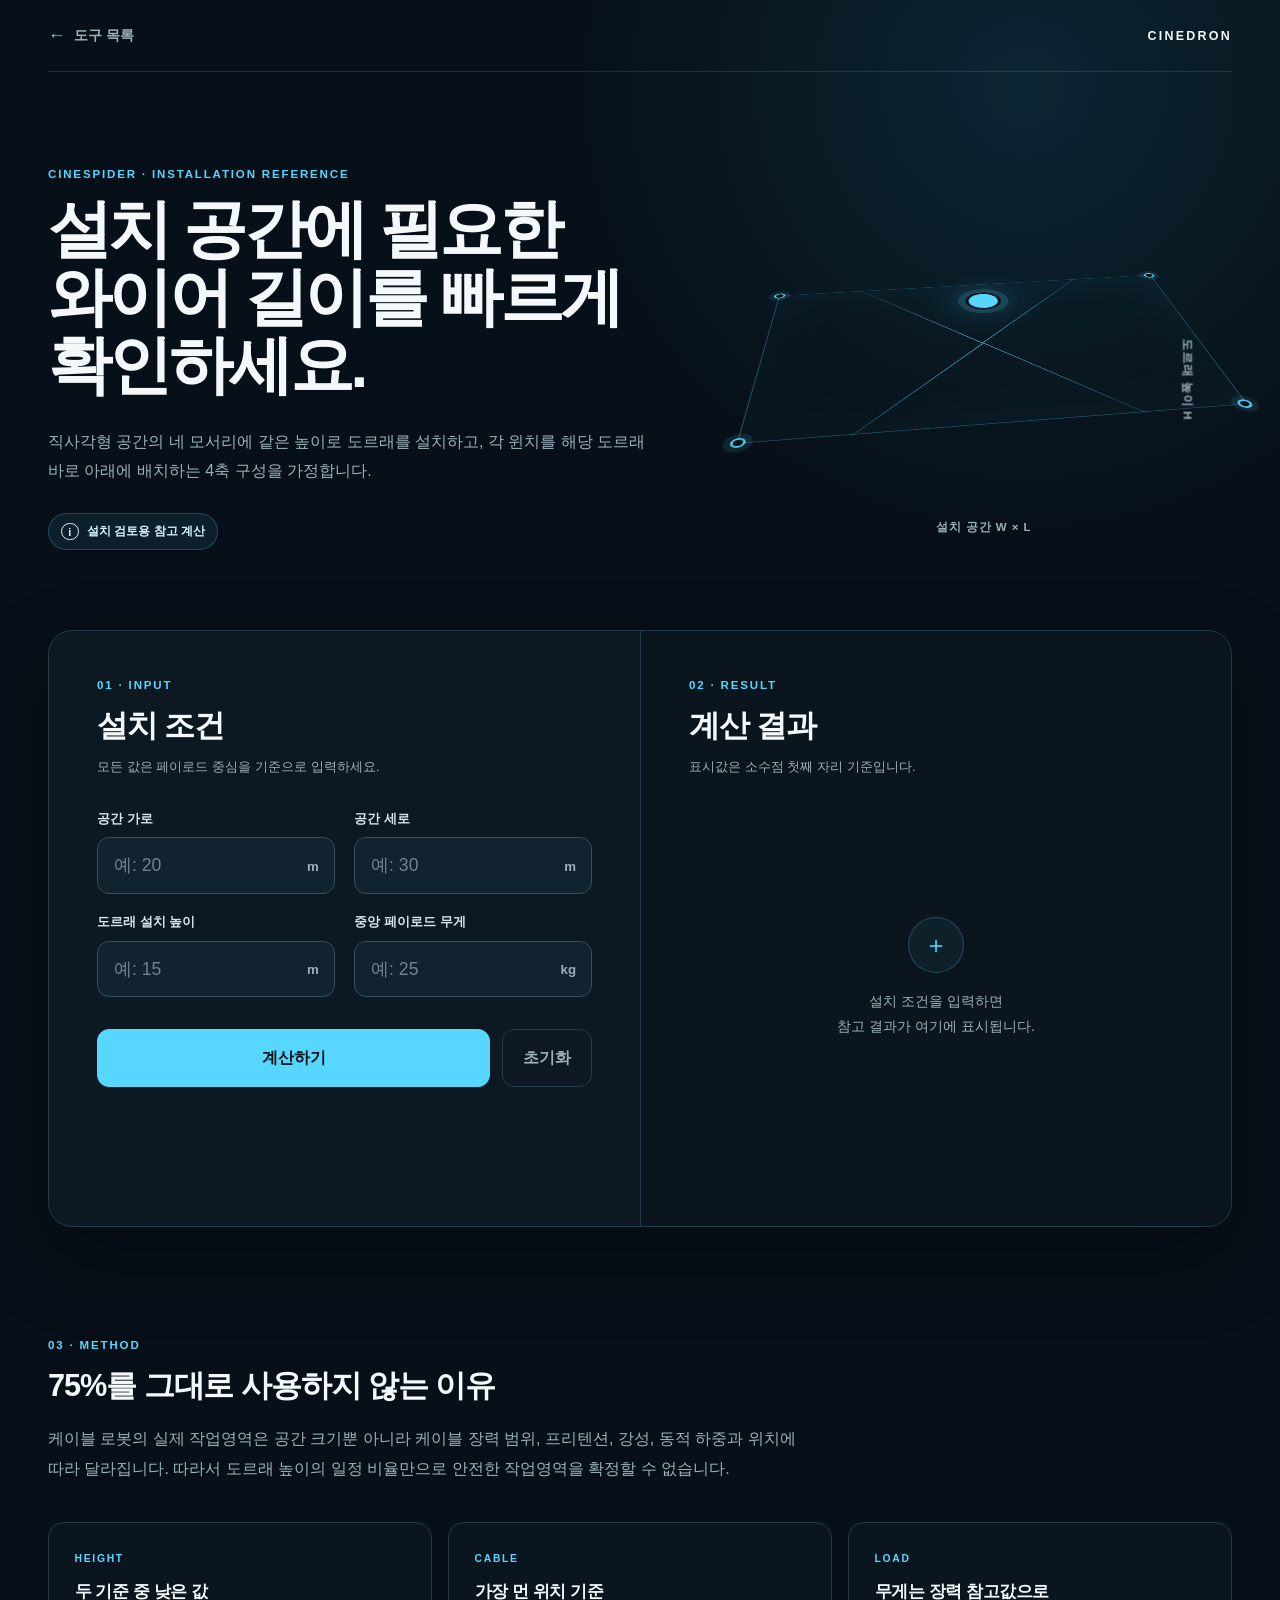
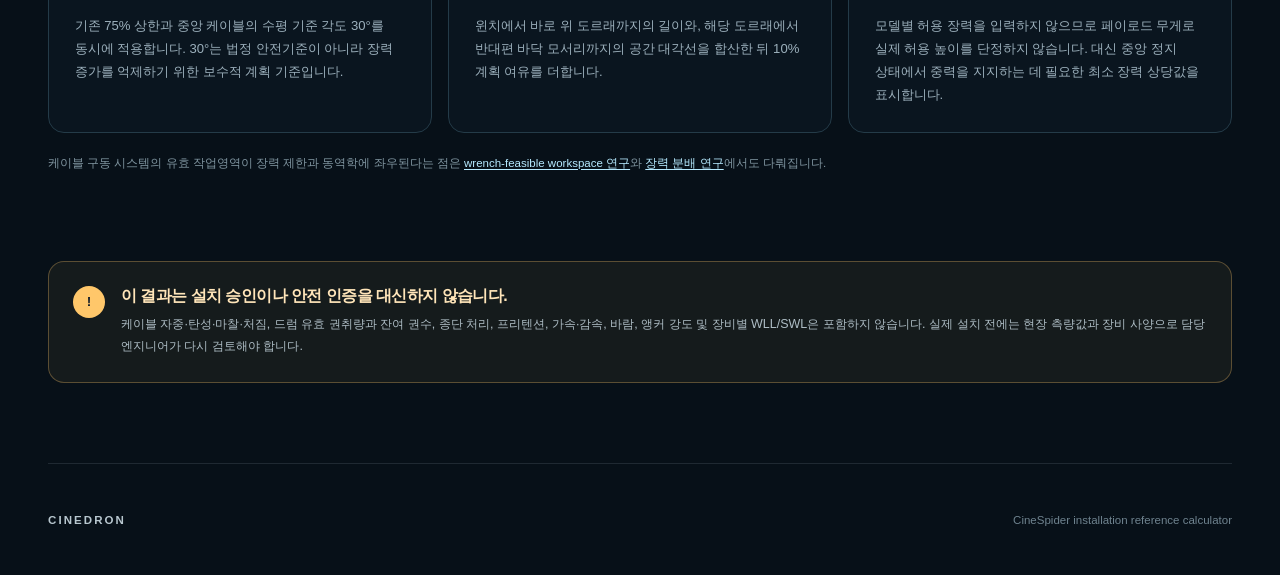
==== apps/cinespider-install/index.html @ feba4655 "add CineSpider installation calculator" ====
<!doctype html>
<html lang="ko">
<head>
  <meta charset="utf-8">
  <meta name="viewport" content="width=device-width, initial-scale=1, viewport-fit=cover">
  <meta name="theme-color" content="#071018">
  <meta name="description" content="설치 공간을 기준으로 CineSpider의 와이어 길이와 참고 이동 높이를 계산합니다.">
  <meta name="robots" content="noindex, nofollow">
  <meta http-equiv="Content-Security-Policy" content="default-src 'self'; img-src 'self' data:; style-src 'self'; script-src 'self'; font-src 'self'; connect-src 'none'; base-uri 'self'; form-action 'none'">
  <title>CineSpider 설치 계산기</title>
  <link rel="stylesheet" href="/apps/cinespider-install/calculator.css">
  <script type="module" src="/apps/cinespider-install/app.mjs"></script>
</head>
<body>
  <header class="topbar">
    <a class="back-link" href="/" aria-label="Cinedron 도구 목록으로 돌아가기">
      <span aria-hidden="true">←</span>
      <span>도구 목록</span>
    </a>
    <span class="wordmark">CINEDRON</span>
  </header>

  <main>
    <section class="hero" aria-labelledby="page-title">
      <div class="hero-copy">
        <p class="eyebrow">CINESPIDER · INSTALLATION REFERENCE</p>
        <h1 id="page-title">설치 공간에 필요한<br>와이어 길이를 빠르게 확인하세요.</h1>
        <p class="hero-description">
          직사각형 공간의 네 모서리에 같은 높이로 도르래를 설치하고,
          각 윈치를 해당 도르래 바로 아래에 배치하는 4축 구성을 가정합니다.
        </p>
        <div class="reference-badge">
          <span aria-hidden="true">i</span>
          설치 검토용 참고 계산
        </div>
      </div>

      <div class="rig-diagram" aria-hidden="true">
        <div class="diagram-frame">
          <span class="anchor anchor--one"></span>
          <span class="anchor anchor--two"></span>
          <span class="anchor anchor--three"></span>
          <span class="anchor anchor--four"></span>
          <span class="cable cable--one"></span>
          <span class="cable cable--two"></span>
          <span class="cable cable--three"></span>
          <span class="cable cable--four"></span>
          <span class="diagram-payload"></span>
        </div>
        <div class="diagram-label diagram-label--height">도르래 높이 H</div>
        <div class="diagram-label diagram-label--area">설치 공간 W × L</div>
      </div>
    </section>

    <section class="calculator-shell" aria-label="CineSpider 설치 계산">
      <form class="input-panel" id="installation-form" novalidate>
        <div class="panel-heading">
          <p class="step-label">01 · INPUT</p>
          <h2>설치 조건</h2>
          <p>모든 값은 페이로드 중심을 기준으로 입력하세요.</p>
        </div>

        <div class="field-grid">
          <label class="field" for="space-width">
            <span class="field-label">공간 가로</span>
            <span class="input-wrap">
              <input id="space-width" name="width" type="number" min="0.5" max="1000" step="0.1" inputmode="decimal" placeholder="예: 20" required>
              <span class="unit">m</span>
            </span>
          </label>

          <label class="field" for="space-length">
            <span class="field-label">공간 세로</span>
            <span class="input-wrap">
              <input id="space-length" name="length" type="number" min="0.5" max="1000" step="0.1" inputmode="decimal" placeholder="예: 30" required>
              <span class="unit">m</span>
            </span>
          </label>

          <label class="field" for="pulley-height">
            <span class="field-label">도르래 설치 높이</span>
            <span class="input-wrap">
              <input id="pulley-height" name="pulleyHeight" type="number" min="0.5" max="300" step="0.1" inputmode="decimal" placeholder="예: 15" required>
              <span class="unit">m</span>
            </span>
          </label>

          <label class="field" for="payload-mass">
            <span class="field-label">중앙 페이로드 무게</span>
            <span class="input-wrap">
              <input id="payload-mass" name="payloadMass" type="number" min="0.1" max="1000" step="0.1" inputmode="decimal" placeholder="예: 25" required>
              <span class="unit">kg</span>
            </span>
          </label>
        </div>

        <p class="form-error" id="form-error" role="alert" hidden>입력값을 확인해 주세요.</p>

        <div class="form-actions">
          <button class="calculate-button" type="submit">계산하기</button>
          <button class="reset-button" type="reset">초기화</button>
        </div>
      </form>

      <section class="result-panel" aria-labelledby="result-title">
        <div class="panel-heading">
          <p class="step-label">02 · RESULT</p>
          <h2 id="result-title">계산 결과</h2>
          <p>표시값은 소수점 첫째 자리 기준입니다.</p>
        </div>

        <div class="result-empty" id="result-empty">
          <span class="empty-mark" aria-hidden="true">＋</span>
          <p>설치 조건을 입력하면<br>참고 결과가 여기에 표시됩니다.</p>
        </div>

        <div class="result-content" id="result-content" aria-live="polite" hidden>
          <article class="primary-result primary-result--cable">
            <p>윈치 1축 권장 준비 길이</p>
            <strong><span data-output="planningCableLength">-</span><small>m</small></strong>
            <span>이론상 최소 <b data-output="minimumCableLength">-</b>m + 계획 여유 10%</span>
          </article>

          <article class="primary-result primary-result--height">
            <p>참고 최대 이동 높이</p>
            <strong><span data-output="recommendedMaxHeight">-</span><small>m</small></strong>
            <span>도르래 높이의 <b data-output="heightPercentage">-</b>% · <b data-output="heightLimiter">-</b></span>
          </article>

          <dl class="metric-list">
            <div>
              <dt>도르래→페이로드 최대 직선거리</dt>
              <dd><span data-output="maxFreeSpan">-</span> m</dd>
            </div>
            <div>
              <dt>바닥 평면 대각선</dt>
              <dd><span data-output="floorDiagonal">-</span> m</dd>
            </div>
            <div>
              <dt>상단 기준 중앙 케이블 각도</dt>
              <dd><span data-output="selectedAngleDeg">-</span>°</dd>
            </div>
            <div>
              <dt>1가닥 최소 정적 장력 상당값</dt>
              <dd><span data-output="staticTensionKgF">-</span> kgf <small>(<span data-output="staticTensionN">-</span> N)</small></dd>
            </div>
          </dl>

          <div class="assessment" id="height-assessment">
            <strong id="assessment-title"></strong>
            <p id="assessment-copy"></p>
          </div>
        </div>
      </section>
    </section>

    <section class="method-section" aria-labelledby="method-title">
      <div class="method-intro">
        <p class="step-label">03 · METHOD</p>
        <h2 id="method-title">75%를 그대로 사용하지 않는 이유</h2>
        <p>
          케이블 로봇의 실제 작업영역은 공간 크기뿐 아니라 케이블 장력 범위,
          프리텐션, 강성, 동적 하중과 위치에 따라 달라집니다. 따라서 도르래 높이의
          일정 비율만으로 안전한 작업영역을 확정할 수 없습니다.
        </p>
      </div>

      <div class="method-cards">
        <article>
          <span>HEIGHT</span>
          <h3>두 기준 중 낮은 값</h3>
          <p>
            기존 75% 상한과 중앙 케이블의 수평 기준 각도 30°를 동시에 적용합니다.
            30°는 법정 안전기준이 아니라 장력 증가를 억제하기 위한 보수적 계획 기준입니다.
          </p>
        </article>
        <article>
          <span>CABLE</span>
          <h3>가장 먼 위치 기준</h3>
          <p>
            윈치에서 바로 위 도르래까지의 길이와, 해당 도르래에서 반대편 바닥 모서리까지의
            공간 대각선을 합산한 뒤 10% 계획 여유를 더합니다.
          </p>
        </article>
        <article>
          <span>LOAD</span>
          <h3>무게는 장력 참고값으로</h3>
          <p>
            모델별 허용 장력을 입력하지 않으므로 페이로드 무게로 실제 허용 높이를 단정하지 않습니다.
            대신 중앙 정지 상태에서 중력을 지지하는 데 필요한 최소 장력 상당값을 표시합니다.
          </p>
        </article>
      </div>

      <p class="research-note">
        케이블 구동 시스템의 유효 작업영역이 장력 제한과 동역학에 좌우된다는 점은
        <a href="https://www.mdpi.com/2076-3417/12/1/244" target="_blank" rel="noopener noreferrer">wrench-feasible workspace 연구</a>와
        <a href="https://www.mdpi.com/2076-3417/14/15/6478" target="_blank" rel="noopener noreferrer">장력 분배 연구</a>에서도 다뤄집니다.
      </p>
    </section>

    <aside class="safety-note" aria-labelledby="safety-title">
      <div class="safety-icon" aria-hidden="true">!</div>
      <div>
        <h2 id="safety-title">이 결과는 설치 승인이나 안전 인증을 대신하지 않습니다.</h2>
        <p>
          케이블 자중·탄성·마찰·처짐, 드럼 유효 권취량과 잔여 권수, 종단 처리,
          프리텐션, 가속·감속, 바람, 앵커 강도 및 장비별 WLL/SWL은 포함하지 않습니다.
          실제 설치 전에는 현장 측량값과 장비 사양으로 담당 엔지니어가 다시 검토해야 합니다.
        </p>
      </div>
    </aside>
  </main>

  <footer>
    <span>CINEDRON</span>
    <p>CineSpider installation reference calculator</p>
  </footer>
</body>
</html>
---- apps/cinespider-install/calculator.css ----
:root {
  color-scheme: dark;
  --background: #071018;
  --surface: #0c1922;
  --surface-raised: #10232f;
  --surface-soft: #152b38;
  --border: #243b48;
  --text: #f4f8fa;
  --muted: #9cb0bc;
  --accent: #57d7ff;
  --accent-strong: #1bb9e8;
  --success: #55d6a0;
  --warning: #ffc76a;
  --danger: #ff8c8c;
  font-family: -apple-system, BlinkMacSystemFont, "Segoe UI", "Noto Sans KR", sans-serif;
}

* {
  box-sizing: border-box;
}

html {
  min-width: 320px;
  background: var(--background);
  scroll-behavior: smooth;
}

body {
  min-height: 100vh;
  min-height: 100svh;
  margin: 0;
  color: var(--text);
  background:
    radial-gradient(circle at 80% 4%, rgba(34, 152, 192, 0.16), transparent 28rem),
    var(--background);
}

button,
input {
  font: inherit;
}

a {
  color: inherit;
}

.topbar {
  width: min(100% - 2.5rem, 74rem);
  min-height: 4.5rem;
  margin: 0 auto;
  display: flex;
  align-items: center;
  justify-content: space-between;
  border-bottom: 1px solid rgba(156, 176, 188, 0.18);
}

.back-link {
  display: inline-flex;
  align-items: center;
  gap: 0.55rem;
  color: var(--muted);
  font-size: 0.9rem;
  font-weight: 650;
  text-decoration: none;
}

.back-link span:first-child {
  color: var(--accent);
  font-size: 1.1rem;
}

.wordmark {
  font-size: 0.78rem;
  font-weight: 800;
  letter-spacing: 0.18em;
}

main,
footer {
  width: min(100% - 2.5rem, 74rem);
  margin: 0 auto;
}

.hero {
  min-height: 34rem;
  padding: 6rem 0 5rem;
  display: grid;
  grid-template-columns: minmax(0, 1.1fr) minmax(22rem, 0.9fr);
  align-items: center;
  gap: 5rem;
}

.eyebrow,
.step-label {
  margin: 0 0 1rem;
  color: var(--accent);
  font-size: 0.72rem;
  font-weight: 800;
  letter-spacing: 0.16em;
}

h1,
h2,
h3,
p {
  word-break: keep-all;
}

h1 {
  max-width: 45rem;
  margin: 0;
  font-size: clamp(2.45rem, 5vw, 4.8rem);
  line-height: 1.06;
  letter-spacing: -0.055em;
}

.hero-description {
  max-width: 42rem;
  margin: 1.7rem 0 0;
  color: var(--muted);
  font-size: 1rem;
  line-height: 1.85;
}

.reference-badge {
  width: fit-content;
  margin-top: 1.7rem;
  padding: 0.55rem 0.75rem;
  display: flex;
  align-items: center;
  gap: 0.5rem;
  color: #d8f5ff;
  font-size: 0.78rem;
  font-weight: 650;
  border: 1px solid rgba(87, 215, 255, 0.25);
  border-radius: 999px;
  background: rgba(87, 215, 255, 0.08);
}

.reference-badge span {
  width: 1.1rem;
  height: 1.1rem;
  display: grid;
  place-items: center;
  font-size: 0.68rem;
  border: 1px solid currentColor;
  border-radius: 50%;
}

.rig-diagram {
  position: relative;
  min-height: 22rem;
}

.diagram-frame {
  position: absolute;
  inset: 2rem 2rem 4rem;
  border: 1px solid rgba(87, 215, 255, 0.3);
  transform: perspective(42rem) rotateX(58deg) rotateZ(-7deg);
  transform-style: preserve-3d;
  box-shadow: inset 0 0 5rem rgba(87, 215, 255, 0.04);
}

.anchor {
  position: absolute;
  width: 0.8rem;
  height: 0.8rem;
  border: 2px solid var(--accent);
  border-radius: 50%;
  background: var(--background);
  box-shadow: 0 0 0 0.35rem rgba(87, 215, 255, 0.1);
}

.anchor--one { left: -0.4rem; top: -0.4rem; }
.anchor--two { right: -0.4rem; top: -0.4rem; }
.anchor--three { right: -0.4rem; bottom: -0.4rem; }
.anchor--four { left: -0.4rem; bottom: -0.4rem; }

.cable {
  position: absolute;
  left: 50%;
  top: 50%;
  width: 1px;
  height: 50%;
  background: linear-gradient(var(--accent), rgba(87, 215, 255, 0.25));
  transform-origin: 0 0;
}

.cable--one { transform: rotate(136deg) scaleY(1.42); }
.cable--two { transform: rotate(224deg) scaleY(1.42); }
.cable--three { transform: rotate(316deg) scaleY(1.42); }
.cable--four { transform: rotate(44deg) scaleY(1.42); }

.diagram-payload {
  position: absolute;
  left: 50%;
  top: 50%;
  width: 2.1rem;
  height: 2.1rem;
  border: 3px solid var(--background);
  border-radius: 50%;
  background: var(--accent);
  box-shadow: 0 0 0 0.45rem rgba(87, 215, 255, 0.15), 0 0 2.5rem rgba(87, 215, 255, 0.45);
  transform: translate(-50%, -50%) translateZ(3rem);
}

.diagram-label {
  position: absolute;
  color: var(--muted);
  font-size: 0.72rem;
  font-weight: 700;
  letter-spacing: 0.08em;
}

.diagram-label--height {
  right: -1rem;
  top: 48%;
  padding-left: 2.5rem;
  transform: rotate(90deg);
}

.diagram-label--area {
  left: 50%;
  bottom: 0;
  transform: translateX(-50%);
}

.calculator-shell {
  display: grid;
  grid-template-columns: minmax(0, 1fr) minmax(0, 1fr);
  border: 1px solid var(--border);
  border-radius: 1.5rem;
  background: var(--surface);
  box-shadow: 0 2rem 5rem rgba(0, 0, 0, 0.25);
}

.input-panel,
.result-panel {
  min-width: 0;
  padding: clamp(1.5rem, 4vw, 3rem);
}

.result-panel {
  border-left: 1px solid var(--border);
  border-radius: 0 1.5rem 1.5rem 0;
  background: #0a151d;
}

.panel-heading h2,
.method-intro h2,
.safety-note h2 {
  margin: 0;
  font-size: clamp(1.45rem, 2.4vw, 2rem);
  line-height: 1.25;
  letter-spacing: -0.035em;
}

.panel-heading > p:last-child {
  margin: 0.65rem 0 0;
  color: var(--muted);
  font-size: 0.84rem;
  line-height: 1.6;
}

.field-grid {
  margin-top: 2rem;
  display: grid;
  grid-template-columns: repeat(2, minmax(0, 1fr));
  gap: 1.2rem;
}

.field {
  min-width: 0;
  display: grid;
  gap: 0.6rem;
}

.field-label {
  color: #d9e4ea;
  font-size: 0.84rem;
  font-weight: 700;
}

.input-wrap {
  position: relative;
  display: block;
}

.input-wrap input {
  width: 100%;
  min-height: 3.55rem;
  padding: 0 3.1rem 0 1rem;
  color: var(--text);
  font-size: 1.1rem;
  font-weight: 700;
  border: 1px solid #35505f;
  border-radius: 0.75rem;
  outline: none;
  background: var(--surface-raised);
  transition: border-color 150ms ease, box-shadow 150ms ease, background 150ms ease;
}

.input-wrap input::placeholder {
  color: #708591;
  font-weight: 500;
}

.input-wrap input:focus {
  border-color: var(--accent);
  background: #122a37;
  box-shadow: 0 0 0 3px rgba(87, 215, 255, 0.15);
}

.unit {
  position: absolute;
  right: 1rem;
  top: 50%;
  color: var(--muted);
  font-size: 0.83rem;
  font-weight: 700;
  transform: translateY(-50%);
  pointer-events: none;
}

.form-error {
  margin: 1rem 0 0;
  color: var(--danger);
  font-size: 0.82rem;
}

.form-actions {
  margin-top: 2rem;
  display: grid;
  grid-template-columns: minmax(0, 1fr) auto;
  gap: 0.75rem;
}

.calculate-button,
.reset-button {
  min-height: 3.6rem;
  padding: 0 1.25rem;
  font-weight: 800;
  border-radius: 0.75rem;
  cursor: pointer;
}

.calculate-button {
  color: #041117;
  border: 1px solid var(--accent);
  background: var(--accent);
}

.reset-button {
  color: var(--muted);
  border: 1px solid var(--border);
  background: transparent;
}

.calculate-button:hover {
  background: #84e3ff;
}

.reset-button:hover {
  color: var(--text);
  border-color: #466170;
}

.calculate-button:focus-visible,
.reset-button:focus-visible,
.back-link:focus-visible,
.research-note a:focus-visible {
  outline: 3px solid rgba(87, 215, 255, 0.35);
  outline-offset: 3px;
}

.result-empty {
  min-height: 25rem;
  display: grid;
  place-content: center;
  justify-items: center;
  text-align: center;
}

.empty-mark {
  width: 3.5rem;
  height: 3.5rem;
  display: grid;
  place-items: center;
  color: var(--accent);
  font-size: 1.5rem;
  border: 1px solid rgba(87, 215, 255, 0.25);
  border-radius: 50%;
  background: rgba(87, 215, 255, 0.06);
}

.result-empty p {
  margin: 1rem 0 0;
  color: var(--muted);
  font-size: 0.9rem;
  line-height: 1.7;
}

.result-content {
  margin-top: 2rem;
}

.primary-result {
  padding: 1.3rem 1.4rem;
  border: 1px solid var(--border);
  border-radius: 1rem;
  background: var(--surface-raised);
}

.primary-result + .primary-result {
  margin-top: 0.75rem;
}

.primary-result--cable {
  border-color: rgba(87, 215, 255, 0.38);
  background: linear-gradient(135deg, rgba(87, 215, 255, 0.13), rgba(16, 35, 47, 0.65));
}

.primary-result p {
  margin: 0;
  color: #c4d2da;
  font-size: 0.83rem;
  font-weight: 700;
}

.primary-result strong {
  margin-top: 0.25rem;
  display: block;
  color: var(--text);
  font-size: clamp(2.1rem, 5vw, 3.25rem);
  line-height: 1.1;
  letter-spacing: -0.05em;
}

.primary-result strong small {
  margin-left: 0.3rem;
  color: var(--accent);
  font-size: 0.95rem;
  letter-spacing: 0;
}

.primary-result > span {
  margin-top: 0.5rem;
  display: block;
  color: var(--muted);
  font-size: 0.74rem;
}

.primary-result > span b {
  color: #d8e4ea;
}

.metric-list {
  margin: 1.4rem 0 0;
}

.metric-list div {
  padding: 0.8rem 0;
  display: flex;
  align-items: baseline;
  justify-content: space-between;
  gap: 1rem;
  border-bottom: 1px solid rgba(156, 176, 188, 0.14);
}

.metric-list dt {
  color: var(--muted);
  font-size: 0.76rem;
}

.metric-list dd {
  margin: 0;
  color: #e7f0f4;
  font-size: 0.85rem;
  font-weight: 750;
  text-align: right;
}

.metric-list dd small {
  color: var(--muted);
  font-size: 0.7rem;
  font-weight: 500;
}

.assessment {
  margin-top: 1.3rem;
  padding: 1rem;
  border-left: 3px solid var(--warning);
  border-radius: 0.3rem 0.75rem 0.75rem 0.3rem;
  background: rgba(255, 199, 106, 0.08);
}

.assessment--ok {
  border-left-color: var(--success);
  background: rgba(85, 214, 160, 0.08);
}

.assessment--danger {
  border-left-color: var(--danger);
  background: rgba(255, 140, 140, 0.08);
}

.assessment strong {
  color: #eef6f8;
  font-size: 0.8rem;
  line-height: 1.5;
}

.assessment p {
  margin: 0.4rem 0 0;
  color: var(--muted);
  font-size: 0.73rem;
  line-height: 1.6;
}

.method-section {
  padding: 7rem 0 3rem;
}

.method-intro {
  max-width: 47rem;
}

.method-intro > p:last-child {
  margin: 1.2rem 0 0;
  color: var(--muted);
  line-height: 1.85;
}

.method-cards {
  margin-top: 2.4rem;
  display: grid;
  grid-template-columns: repeat(3, minmax(0, 1fr));
  gap: 1rem;
}

.method-cards article {
  padding: 1.6rem;
  border: 1px solid var(--border);
  border-radius: 1rem;
  background: rgba(12, 25, 34, 0.68);
}

.method-cards article > span {
  color: var(--accent);
  font-size: 0.65rem;
  font-weight: 850;
  letter-spacing: 0.16em;
}

.method-cards h3 {
  margin: 0.85rem 0 0;
  font-size: 1.05rem;
  letter-spacing: -0.025em;
}

.method-cards p {
  margin: 0.75rem 0 0;
  color: var(--muted);
  font-size: 0.82rem;
  line-height: 1.75;
}

.research-note {
  margin: 1.2rem 0 0;
  color: #7f949f;
  font-size: 0.72rem;
  line-height: 1.75;
}

.research-note a {
  color: #b6eaff;
  text-underline-offset: 0.2em;
}

.safety-note {
  margin: 2.5rem 0 5rem;
  padding: 1.5rem;
  display: grid;
  grid-template-columns: auto minmax(0, 1fr);
  gap: 1rem;
  border: 1px solid rgba(255, 199, 106, 0.3);
  border-radius: 1rem;
  background: rgba(255, 199, 106, 0.06);
}

.safety-icon {
  width: 2rem;
  height: 2rem;
  display: grid;
  place-items: center;
  color: #17202a;
  font-size: 0.85rem;
  font-weight: 900;
  border-radius: 50%;
  background: var(--warning);
}

.safety-note h2 {
  color: #ffe5b9;
  font-size: 1rem;
}

.safety-note p {
  margin: 0.55rem 0 0;
  color: #aebdc5;
  font-size: 0.78rem;
  line-height: 1.75;
}

footer {
  min-height: 7rem;
  padding: 2rem 0 max(2rem, env(safe-area-inset-bottom));
  display: flex;
  align-items: center;
  justify-content: space-between;
  gap: 1rem;
  color: #6f838f;
  border-top: 1px solid rgba(156, 176, 188, 0.16);
}

footer span {
  color: #b8c7cf;
  font-size: 0.72rem;
  font-weight: 850;
  letter-spacing: 0.18em;
}

footer p {
  margin: 0;
  font-size: 0.72rem;
}

[hidden] {
  display: none !important;
}

@media (max-width: 900px) {
  .hero {
    min-height: auto;
    padding: 4.5rem 0;
    grid-template-columns: 1fr;
    gap: 2.5rem;
  }

  .rig-diagram {
    min-height: 17rem;
  }

  .calculator-shell {
    grid-template-columns: 1fr;
  }

  .result-panel {
    border-top: 1px solid var(--border);
    border-left: 0;
    border-radius: 0 0 1.5rem 1.5rem;
  }

  .method-cards {
    grid-template-columns: 1fr;
  }
}

@media (max-width: 600px) {
  .topbar,
  main,
  footer {
    width: min(100% - 2rem, 74rem);
  }

  .topbar {
    min-height: 4rem;
  }

  .hero {
    padding: 3.5rem 0;
  }

  h1 {
    font-size: clamp(2.2rem, 11vw, 3.2rem);
  }

  .rig-diagram {
    min-height: 14rem;
  }

  .diagram-frame {
    inset: 1rem 1rem 3.5rem;
  }

  .field-grid {
    grid-template-columns: 1fr;
  }

  .input-panel,
  .result-panel {
    padding: 1.4rem;
  }

  .form-actions {
    grid-template-columns: 1fr;
  }

  .reset-button {
    min-height: 3rem;
  }

  .metric-list div {
    align-items: flex-start;
  }

  .method-section {
    padding-top: 5rem;
  }

  .safety-note {
    grid-template-columns: 1fr;
  }

  footer {
    align-items: flex-start;
    flex-direction: column;
  }
}

@media (prefers-reduced-motion: reduce) {
  html {
    scroll-behavior: auto;
  }

  * {
    transition: none !important;
  }
}
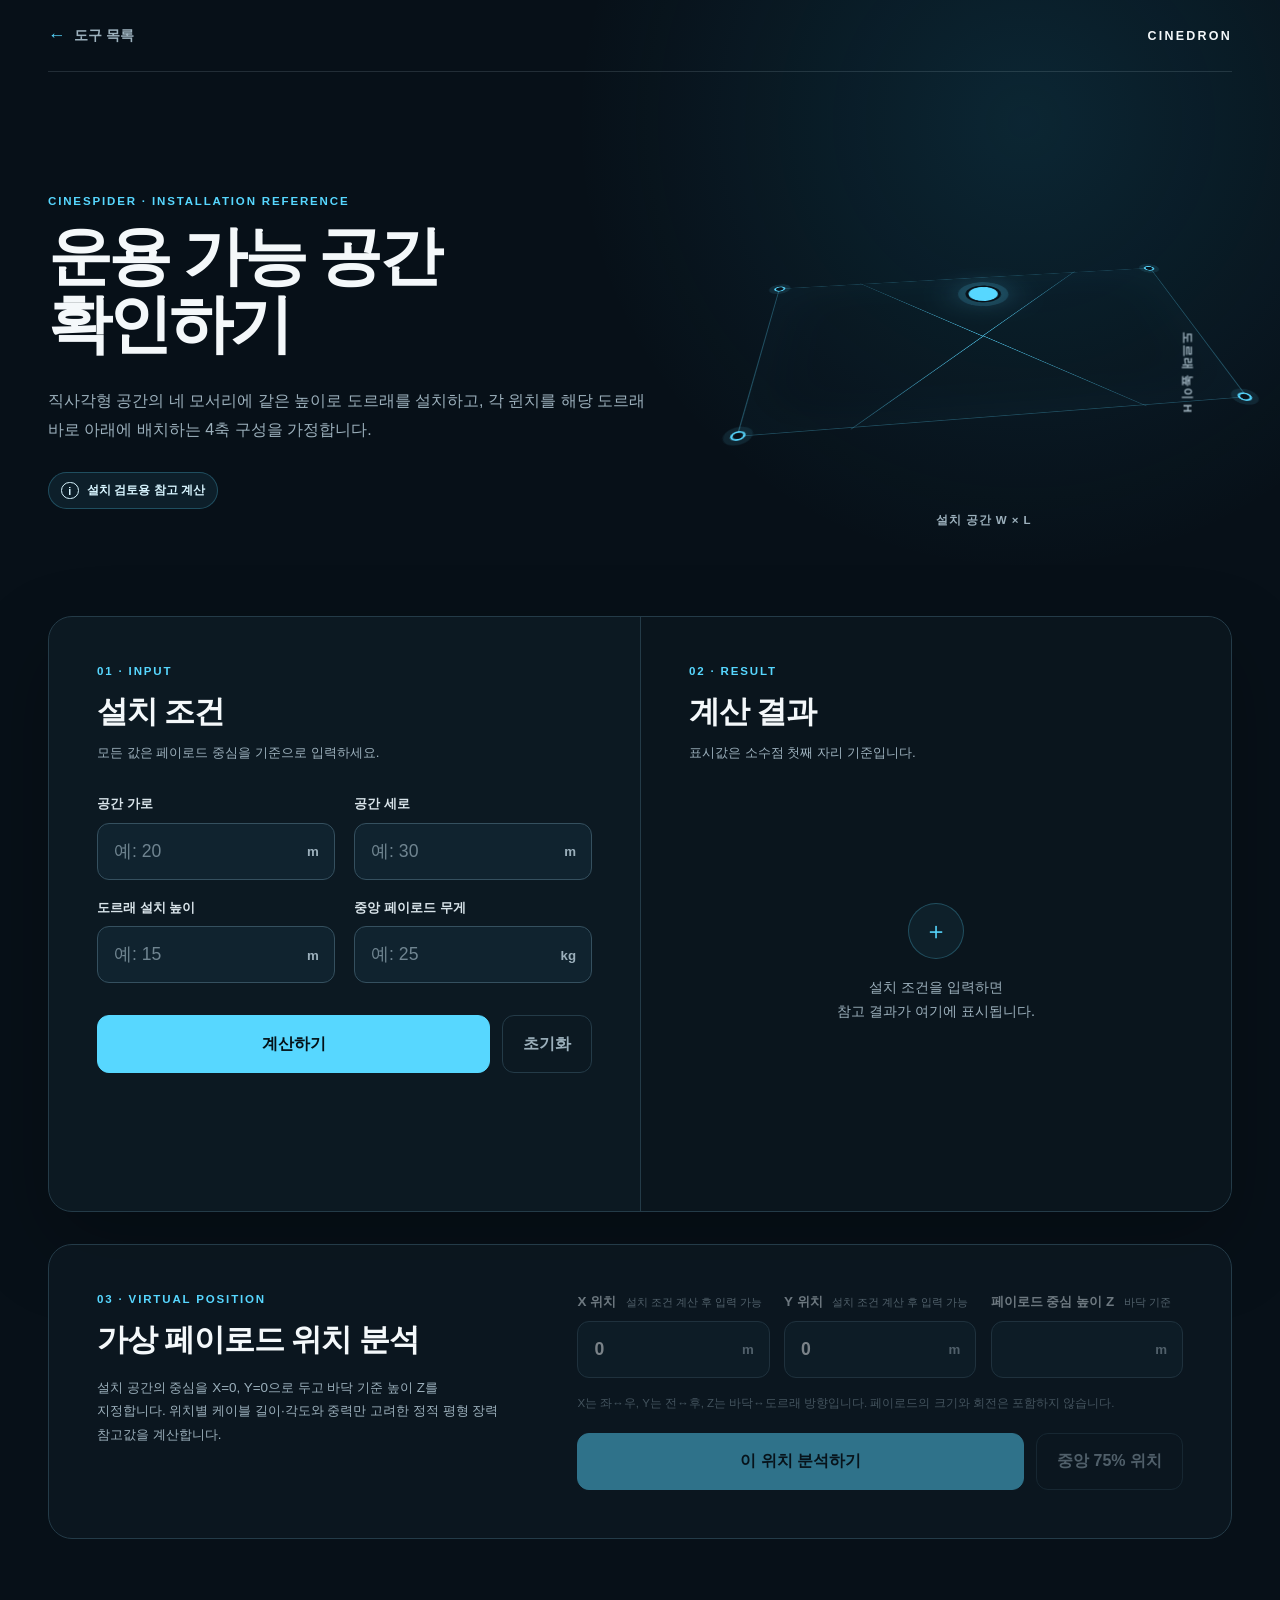
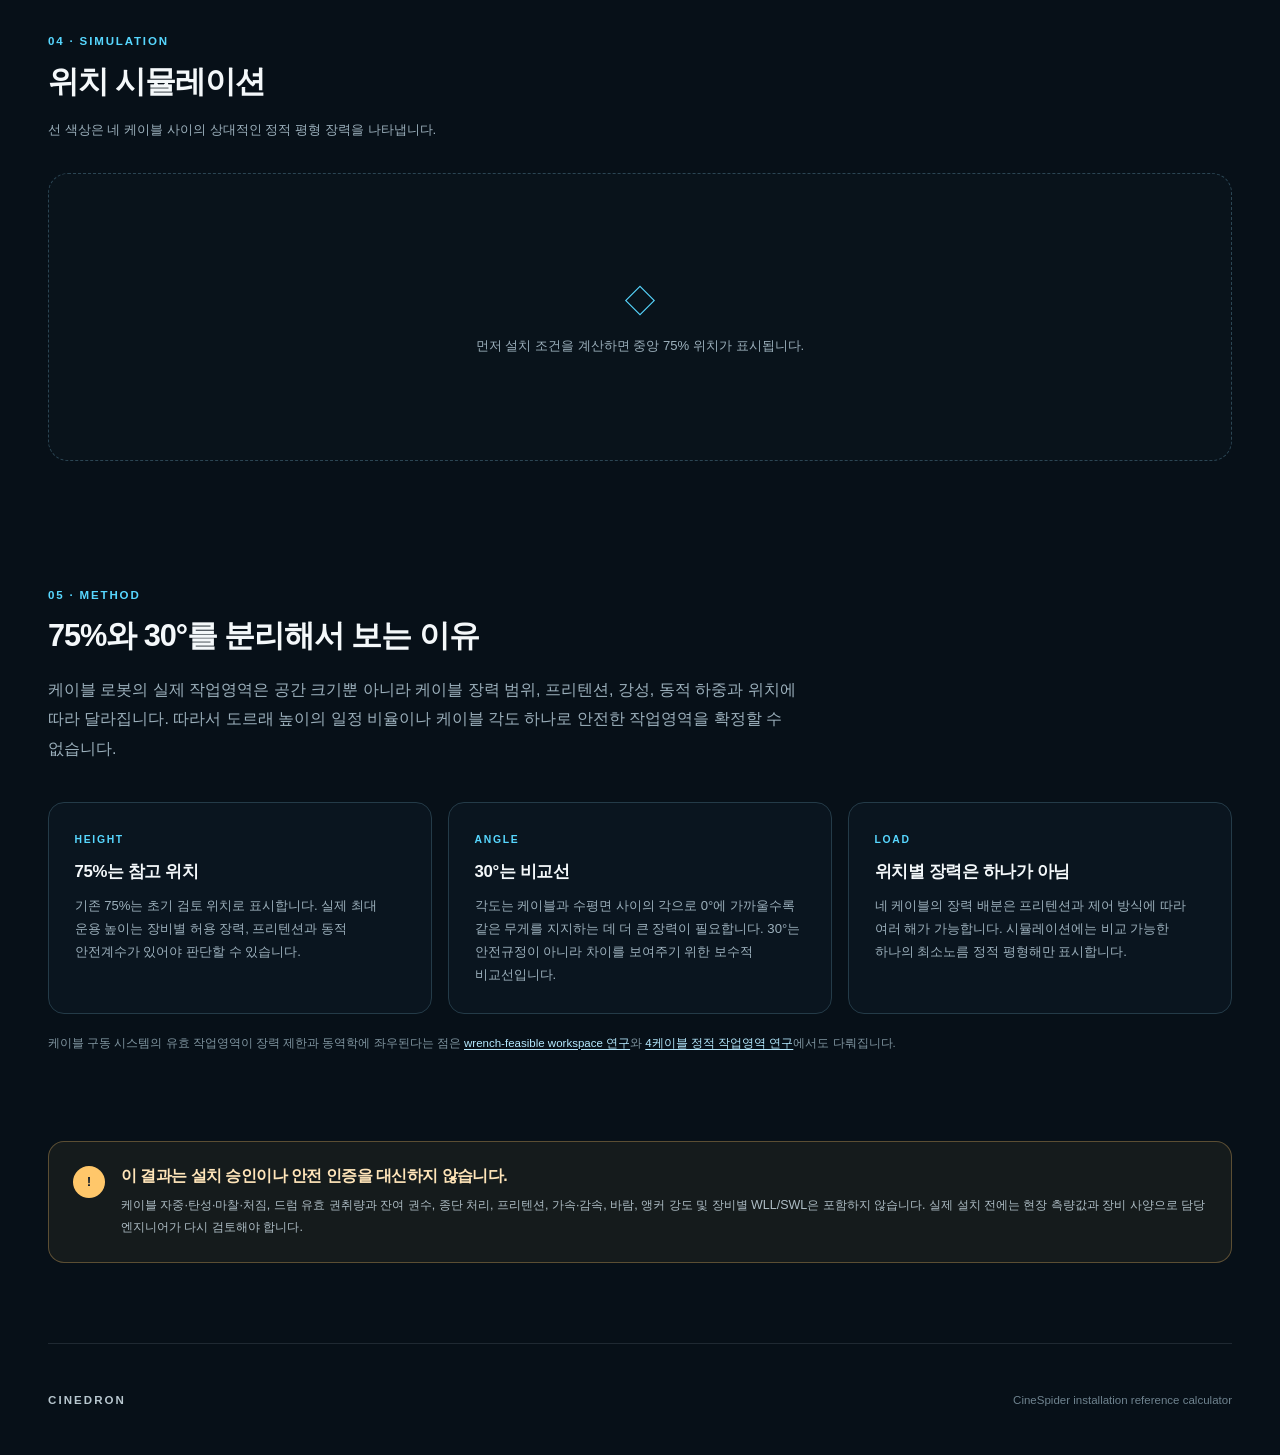
==== commit 2e4a5ef2: "add CineSpider position simulation" ====
--- a/apps/cinespider-install/index.html
+++ b/apps/cinespider-install/index.html
@@ -24,7 +24,7 @@
     <section class="hero" aria-labelledby="page-title">
       <div class="hero-copy">
         <p class="eyebrow">CINESPIDER · INSTALLATION REFERENCE</p>
-        <h1 id="page-title">설치 공간에 필요한<br>와이어 길이를 빠르게 확인하세요.</h1>
+        <h1 id="page-title">운용 가능 공간<br>확인하기</h1>
         <p class="hero-description">
           직사각형 공간의 네 모서리에 같은 높이로 도르래를 설치하고,
           각 윈치를 해당 도르래 바로 아래에 배치하는 4축 구성을 가정합니다.
@@ -122,9 +122,9 @@
           </article>
 
           <article class="primary-result primary-result--height">
-            <p>참고 최대 이동 높이</p>
-            <strong><span data-output="recommendedMaxHeight">-</span><small>m</small></strong>
-            <span>도르래 높이의 <b data-output="heightPercentage">-</b>% · <b data-output="heightLimiter">-</b></span>
+            <p>75% 기준 참고 높이</p>
+            <strong><span data-output="referenceHeight75">-</span><small>m</small></strong>
+            <span>운용 최대치가 아닌 초기 검토용 높이 · 중앙 각도 <b data-output="referenceAngle75Deg">-</b>°</span>
           </article>
 
           <dl class="metric-list">
@@ -137,12 +137,12 @@
               <dd><span data-output="floorDiagonal">-</span> m</dd>
             </div>
             <div>
-              <dt>상단 기준 중앙 케이블 각도</dt>
-              <dd><span data-output="selectedAngleDeg">-</span>°</dd>
-            </div>
-            <div>
-              <dt>1가닥 최소 정적 장력 상당값</dt>
-              <dd><span data-output="staticTensionKgF">-</span> kgf <small>(<span data-output="staticTensionN">-</span> N)</small></dd>
+              <dt>30° 비교선의 중앙 높이</dt>
+              <dd><span data-output="conservativeHeight30">-</span></dd>
+            </div>
+            <div>
+              <dt>75% 중앙 위치의 1가닥 균등 정적 분배값</dt>
+              <dd><span data-output="staticTensionAt75KgF">-</span> kgf <small>(<span data-output="staticTensionAt75N">-</span> N)</small></dd>
             </div>
           </dl>
 
@@ -154,40 +154,162 @@
       </section>
     </section>
 
+    <section class="point-section" aria-labelledby="point-title">
+      <div class="point-intro">
+        <p class="step-label">03 · VIRTUAL POSITION</p>
+        <h2 id="point-title">가상 페이로드 위치 분석</h2>
+        <p>
+          설치 공간의 중심을 X=0, Y=0으로 두고 바닥 기준 높이 Z를 지정합니다.
+          위치별 케이블 길이·각도와 중력만 고려한 정적 평형 장력 참고값을 계산합니다.
+        </p>
+      </div>
+
+      <form class="point-form" id="point-form" novalidate>
+        <fieldset id="point-fieldset" disabled>
+          <legend class="visually-hidden">가상 페이로드 좌표</legend>
+          <div class="coordinate-grid">
+            <label class="field" for="point-x">
+              <span class="field-label">X 위치 <small id="x-range">설치 조건 계산 후 입력 가능</small></span>
+              <span class="input-wrap">
+                <input id="point-x" name="x" type="number" step="0.1" inputmode="decimal" value="0" required>
+                <span class="unit">m</span>
+              </span>
+            </label>
+
+            <label class="field" for="point-y">
+              <span class="field-label">Y 위치 <small id="y-range">설치 조건 계산 후 입력 가능</small></span>
+              <span class="input-wrap">
+                <input id="point-y" name="y" type="number" step="0.1" inputmode="decimal" value="0" required>
+                <span class="unit">m</span>
+              </span>
+            </label>
+
+            <label class="field" for="point-z">
+              <span class="field-label">페이로드 중심 높이 Z <small id="z-range">바닥 기준</small></span>
+              <span class="input-wrap">
+                <input id="point-z" name="z" type="number" min="0" step="0.1" inputmode="decimal" required>
+                <span class="unit">m</span>
+              </span>
+            </label>
+          </div>
+
+          <p class="coordinate-help">
+            X는 좌↔우, Y는 전↔후, Z는 바닥↔도르래 방향입니다. 페이로드의 크기와 회전은 포함하지 않습니다.
+          </p>
+          <p class="form-error" id="point-error" role="alert" hidden>좌표를 확인해 주세요.</p>
+
+          <div class="form-actions form-actions--point">
+            <button class="calculate-button" type="submit">이 위치 분석하기</button>
+            <button class="reset-button" id="center-position-button" type="button">중앙 75% 위치</button>
+          </div>
+        </fieldset>
+      </form>
+    </section>
+
+    <section class="simulation-section" aria-labelledby="simulation-title">
+      <div class="simulation-heading">
+        <p class="step-label">04 · SIMULATION</p>
+        <h2 id="simulation-title">위치 시뮬레이션</h2>
+        <p>선 색상은 네 케이블 사이의 상대적인 정적 평형 장력을 나타냅니다.</p>
+      </div>
+
+      <div class="simulation-empty" id="simulation-empty">
+        <span aria-hidden="true">◇</span>
+        <p>먼저 설치 조건을 계산하면 중앙 75% 위치가 표시됩니다.</p>
+      </div>
+
+      <div class="simulation-content" id="simulation-content" hidden>
+        <div class="simulation-grid">
+          <figure class="simulation-figure">
+            <canvas id="simulation-canvas" role="img" aria-label="네 개 도르래와 가상 페이로드 위치를 나타내는 입체 도식"></canvas>
+            <figcaption>
+              개념도는 케이블 처짐과 페이로드 자세를 생략한 직선 기하 표현입니다.
+            </figcaption>
+          </figure>
+
+          <div class="position-summary">
+            <div>
+              <span>가상 위치</span>
+              <strong>X <b data-point-output="x">-</b> · Y <b data-point-output="y">-</b> · Z <b data-point-output="z">-</b> m</strong>
+            </div>
+            <dl>
+              <div>
+                <dt>가장 낮은 케이블 각도</dt>
+                <dd><span data-point-output="minimumCableAngleDeg">-</span>°</dd>
+              </div>
+              <div>
+                <dt>가장 큰 최소노름 장력값</dt>
+                <dd><span data-point-output="maximumTensionKgF">-</span> kgf</dd>
+              </div>
+              <div>
+                <dt>장력 분포 최대/최소 비</dt>
+                <dd><span data-point-output="tensionSpreadRatio">-</span></dd>
+              </div>
+            </dl>
+            <div class="assessment" id="point-assessment">
+              <strong id="point-assessment-title"></strong>
+              <p id="point-assessment-copy"></p>
+            </div>
+          </div>
+        </div>
+
+        <div class="cable-table-wrap">
+          <table class="cable-table">
+            <caption>케이블별 가상 위치 결과</caption>
+            <thead>
+              <tr>
+                <th scope="col">축</th>
+                <th scope="col">도르래→페이로드</th>
+                <th scope="col">총 사용 길이</th>
+                <th scope="col">수평 기준 각도</th>
+                <th scope="col">최소노름 정적 장력</th>
+              </tr>
+            </thead>
+            <tbody id="cable-table-body"></tbody>
+          </table>
+        </div>
+
+        <p class="simulation-disclaimer">
+          4케이블·3축의 장력 해는 일반적으로 하나로 정해지지 않습니다. 표시값은 비음수 해 중
+          장력 제곱합을 최소화한 참고 분배이며, 실제 프리텐션과 제어기 배분값이 아닙니다.
+        </p>
+      </div>
+    </section>
+
     <section class="method-section" aria-labelledby="method-title">
       <div class="method-intro">
-        <p class="step-label">03 · METHOD</p>
-        <h2 id="method-title">75%를 그대로 사용하지 않는 이유</h2>
+        <p class="step-label">05 · METHOD</p>
+        <h2 id="method-title">75%와 30°를 분리해서 보는 이유</h2>
         <p>
           케이블 로봇의 실제 작업영역은 공간 크기뿐 아니라 케이블 장력 범위,
           프리텐션, 강성, 동적 하중과 위치에 따라 달라집니다. 따라서 도르래 높이의
-          일정 비율만으로 안전한 작업영역을 확정할 수 없습니다.
+          일정 비율이나 케이블 각도 하나로 안전한 작업영역을 확정할 수 없습니다.
         </p>
       </div>
 
       <div class="method-cards">
         <article>
           <span>HEIGHT</span>
-          <h3>두 기준 중 낮은 값</h3>
+          <h3>75%는 참고 위치</h3>
           <p>
-            기존 75% 상한과 중앙 케이블의 수평 기준 각도 30°를 동시에 적용합니다.
-            30°는 법정 안전기준이 아니라 장력 증가를 억제하기 위한 보수적 계획 기준입니다.
+            기존 75%는 초기 검토 위치로 표시합니다. 실제 최대 운용 높이는 장비별 허용 장력,
+            프리텐션과 동적 안전계수가 있어야 판단할 수 있습니다.
           </p>
         </article>
         <article>
-          <span>CABLE</span>
-          <h3>가장 먼 위치 기준</h3>
+          <span>ANGLE</span>
+          <h3>30°는 비교선</h3>
           <p>
-            윈치에서 바로 위 도르래까지의 길이와, 해당 도르래에서 반대편 바닥 모서리까지의
-            공간 대각선을 합산한 뒤 10% 계획 여유를 더합니다.
+            각도는 케이블과 수평면 사이의 각으로 0°에 가까울수록 같은 무게를 지지하는 데
+            더 큰 장력이 필요합니다. 30°는 안전규정이 아니라 차이를 보여주기 위한 보수적 비교선입니다.
           </p>
         </article>
         <article>
           <span>LOAD</span>
-          <h3>무게는 장력 참고값으로</h3>
+          <h3>위치별 장력은 하나가 아님</h3>
           <p>
-            모델별 허용 장력을 입력하지 않으므로 페이로드 무게로 실제 허용 높이를 단정하지 않습니다.
-            대신 중앙 정지 상태에서 중력을 지지하는 데 필요한 최소 장력 상당값을 표시합니다.
+            네 케이블의 장력 배분은 프리텐션과 제어 방식에 따라 여러 해가 가능합니다.
+            시뮬레이션에는 비교 가능한 하나의 최소노름 정적 평형해만 표시합니다.
           </p>
         </article>
       </div>
@@ -195,7 +317,7 @@
       <p class="research-note">
         케이블 구동 시스템의 유효 작업영역이 장력 제한과 동역학에 좌우된다는 점은
         <a href="https://www.mdpi.com/2076-3417/12/1/244" target="_blank" rel="noopener noreferrer">wrench-feasible workspace 연구</a>와
-        <a href="https://www.mdpi.com/2076-3417/14/15/6478" target="_blank" rel="noopener noreferrer">장력 분배 연구</a>에서도 다뤄집니다.
+        <a href="https://doi.org/10.1016/j.mechmachtheory.2023.105551" target="_blank" rel="noopener noreferrer">4케이블 정적 작업영역 연구</a>에서도 다뤄집니다.
       </p>
     </section>
 
--- a/apps/cinespider-install/calculator.css
+++ b/apps/cinespider-install/calculator.css
@@ -281,6 +281,13 @@
   font-weight: 700;
 }
 
+.field-label small {
+  margin-left: 0.35rem;
+  color: var(--muted);
+  font-size: 0.68rem;
+  font-weight: 500;
+}
+
 .input-wrap {
   position: relative;
   display: block;
@@ -517,6 +524,271 @@
   line-height: 1.6;
 }
 
+.visually-hidden {
+  position: absolute;
+  width: 1px;
+  height: 1px;
+  padding: 0;
+  overflow: hidden;
+  clip: rect(0, 0, 0, 0);
+  white-space: nowrap;
+  border: 0;
+}
+
+.point-section {
+  margin-top: 2rem;
+  padding: clamp(1.5rem, 4vw, 3rem);
+  display: grid;
+  grid-template-columns: minmax(0, 0.8fr) minmax(0, 1.2fr);
+  gap: clamp(2rem, 6vw, 5rem);
+  border: 1px solid var(--border);
+  border-radius: 1.5rem;
+  background: rgba(12, 25, 34, 0.75);
+}
+
+.point-intro h2,
+.simulation-heading h2 {
+  margin: 0;
+  font-size: clamp(1.45rem, 2.4vw, 2rem);
+  line-height: 1.25;
+  letter-spacing: -0.035em;
+}
+
+.point-intro > p:last-child,
+.simulation-heading > p:last-child {
+  margin: 1rem 0 0;
+  color: var(--muted);
+  font-size: 0.84rem;
+  line-height: 1.75;
+}
+
+.point-form fieldset {
+  min-width: 0;
+  margin: 0;
+  padding: 0;
+  border: 0;
+}
+
+.point-form fieldset:disabled {
+  opacity: 0.48;
+}
+
+.coordinate-grid {
+  display: grid;
+  grid-template-columns: repeat(3, minmax(0, 1fr));
+  gap: 0.9rem;
+}
+
+.coordinate-help {
+  margin: 1rem 0 0;
+  color: #8196a2;
+  font-size: 0.72rem;
+  line-height: 1.65;
+}
+
+.form-actions--point {
+  margin-top: 1.25rem;
+}
+
+.simulation-section {
+  padding: 6rem 0 1rem;
+}
+
+.simulation-heading {
+  max-width: 44rem;
+}
+
+.simulation-empty {
+  min-height: 18rem;
+  margin-top: 2rem;
+  display: grid;
+  place-content: center;
+  justify-items: center;
+  text-align: center;
+  border: 1px dashed #2b4553;
+  border-radius: 1.25rem;
+  background: rgba(12, 25, 34, 0.42);
+}
+
+.simulation-empty span {
+  color: var(--accent);
+  font-size: 2rem;
+}
+
+.simulation-empty p {
+  margin: 0.8rem 0 0;
+  color: var(--muted);
+  font-size: 0.82rem;
+}
+
+.simulation-content {
+  margin-top: 2rem;
+  border: 1px solid var(--border);
+  border-radius: 1.5rem;
+  background: var(--surface);
+  overflow: hidden;
+}
+
+.simulation-grid {
+  display: grid;
+  grid-template-columns: minmax(0, 1.35fr) minmax(19rem, 0.65fr);
+}
+
+.simulation-figure {
+  min-width: 0;
+  margin: 0;
+  padding: 1.5rem;
+  border-right: 1px solid var(--border);
+  background:
+    radial-gradient(circle at 50% 40%, rgba(87, 215, 255, 0.08), transparent 55%),
+    #08141c;
+}
+
+.simulation-figure canvas {
+  width: 100%;
+  height: auto;
+  aspect-ratio: 16 / 10;
+  display: block;
+  border-radius: 0.8rem;
+  background:
+    linear-gradient(rgba(87, 215, 255, 0.025) 1px, transparent 1px),
+    linear-gradient(90deg, rgba(87, 215, 255, 0.025) 1px, transparent 1px);
+  background-size: 1.5rem 1.5rem;
+}
+
+.simulation-figure figcaption {
+  margin-top: 0.8rem;
+  color: #758b97;
+  font-size: 0.68rem;
+  line-height: 1.55;
+}
+
+.position-summary {
+  padding: 1.5rem;
+}
+
+.position-summary > div:first-child > span {
+  color: var(--accent);
+  font-size: 0.65rem;
+  font-weight: 850;
+  letter-spacing: 0.12em;
+}
+
+.position-summary > div:first-child > strong {
+  margin-top: 0.6rem;
+  display: block;
+  color: #e8f4f7;
+  font-size: 0.9rem;
+  line-height: 1.6;
+}
+
+.position-summary > div:first-child b {
+  color: #ffffff;
+}
+
+.position-summary dl {
+  margin: 1.4rem 0 0;
+}
+
+.position-summary dl div {
+  padding: 0.75rem 0;
+  display: flex;
+  justify-content: space-between;
+  gap: 1rem;
+  border-bottom: 1px solid rgba(156, 176, 188, 0.14);
+}
+
+.position-summary dt {
+  color: var(--muted);
+  font-size: 0.72rem;
+}
+
+.position-summary dd {
+  margin: 0;
+  color: #e7f0f4;
+  font-size: 0.78rem;
+  font-weight: 750;
+  text-align: right;
+}
+
+.cable-table-wrap {
+  overflow-x: auto;
+  border-top: 1px solid var(--border);
+}
+
+.cable-table {
+  width: 100%;
+  min-width: 44rem;
+  border-collapse: collapse;
+}
+
+.cable-table caption {
+  padding: 1rem 1.5rem 0.6rem;
+  color: #dfeaf0;
+  font-size: 0.8rem;
+  font-weight: 750;
+  text-align: left;
+}
+
+.cable-table th,
+.cable-table td {
+  padding: 0.8rem 1rem;
+  font-size: 0.74rem;
+  text-align: right;
+  border-bottom: 1px solid rgba(156, 176, 188, 0.12);
+}
+
+.cable-table thead th {
+  color: #8297a2;
+  font-size: 0.66rem;
+  font-weight: 650;
+}
+
+.cable-table th:first-child,
+.cable-table td:first-child {
+  padding-left: 1.5rem;
+  text-align: left;
+}
+
+.cable-table tbody th {
+  color: #e9f2f6;
+  font-weight: 750;
+}
+
+.cable-table tbody td {
+  color: #b9c9d1;
+}
+
+.cable-dot {
+  width: 0.55rem;
+  height: 0.55rem;
+  display: inline-block;
+  vertical-align: 0.02rem;
+  border-radius: 50%;
+  background: #78909c;
+}
+
+.cable-dot--low {
+  background: var(--accent);
+}
+
+.cable-dot--high {
+  background: var(--warning);
+}
+
+.cable-dot--peak {
+  background: #ff9a6a;
+}
+
+.simulation-disclaimer {
+  margin: 0;
+  padding: 1rem 1.5rem 1.3rem;
+  color: #718793;
+  font-size: 0.69rem;
+  line-height: 1.65;
+  background: #09151c;
+}
+
 .method-section {
   padding: 7rem 0 3rem;
 }
@@ -664,6 +936,16 @@
   .method-cards {
     grid-template-columns: 1fr;
   }
+
+  .point-section,
+  .simulation-grid {
+    grid-template-columns: 1fr;
+  }
+
+  .simulation-figure {
+    border-right: 0;
+    border-bottom: 1px solid var(--border);
+  }
 }
 
 @media (max-width: 600px) {
@@ -697,6 +979,10 @@
     grid-template-columns: 1fr;
   }
 
+  .coordinate-grid {
+    grid-template-columns: 1fr;
+  }
+
   .input-panel,
   .result-panel {
     padding: 1.4rem;
@@ -718,6 +1004,14 @@
     padding-top: 5rem;
   }
 
+  .simulation-section {
+    padding-top: 4.5rem;
+  }
+
+  .point-section {
+    padding: 1.4rem;
+  }
+
   .safety-note {
     grid-template-columns: 1fr;
   }
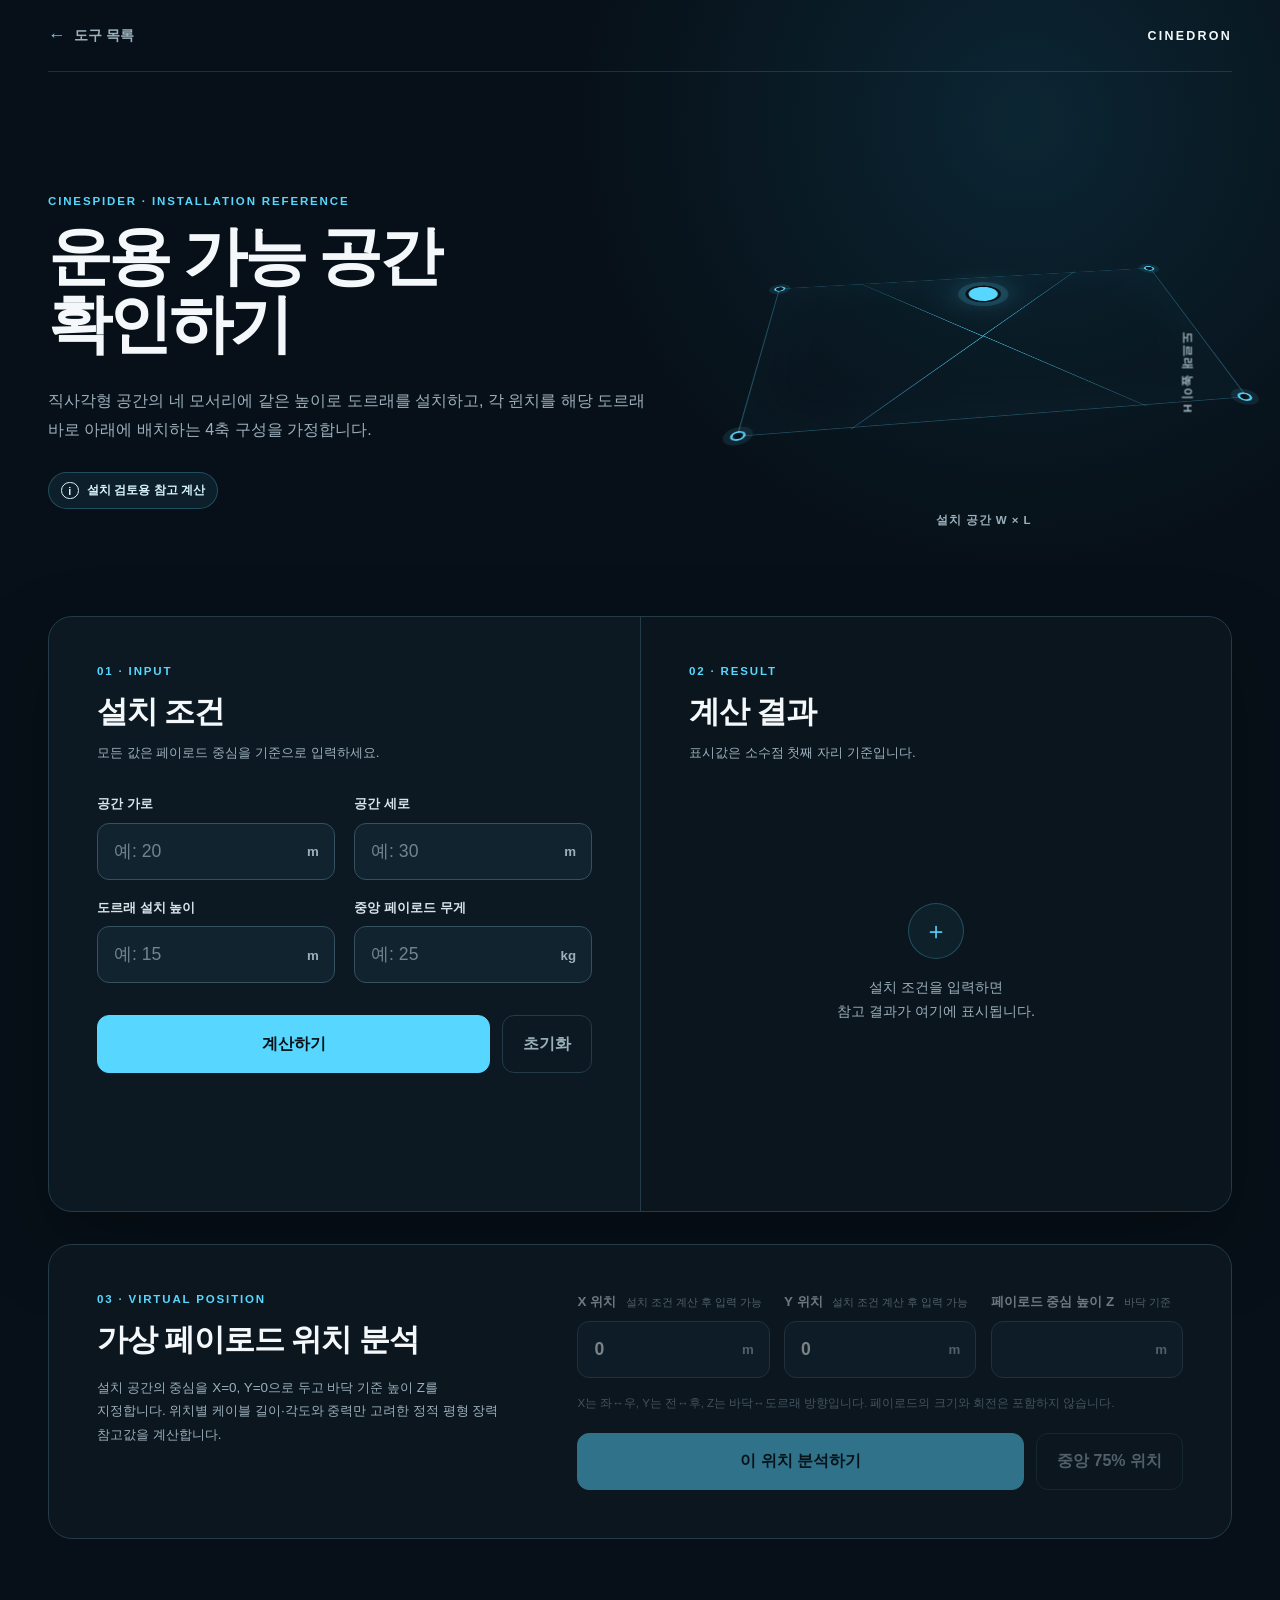
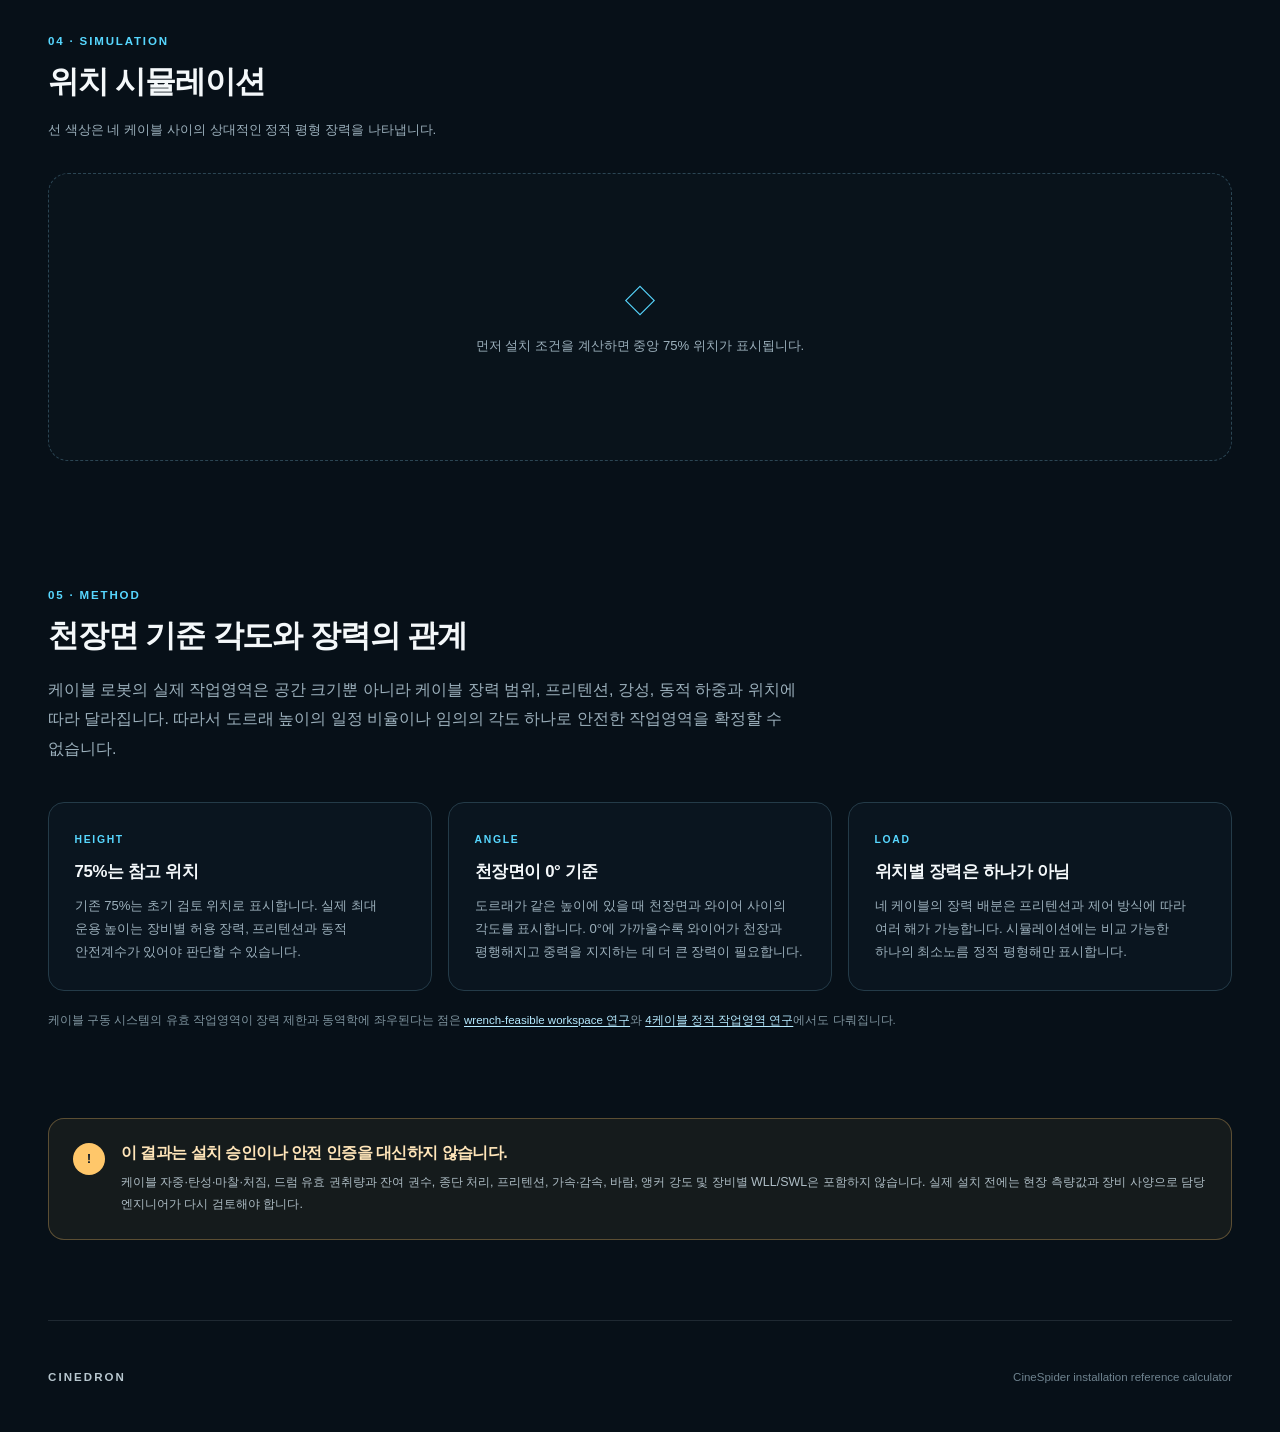
==== commit 3f1c8650: "fix cable angle reference definition" ====
--- a/apps/cinespider-install/index.html
+++ b/apps/cinespider-install/index.html
@@ -124,7 +124,7 @@
           <article class="primary-result primary-result--height">
             <p>75% 기준 참고 높이</p>
             <strong><span data-output="referenceHeight75">-</span><small>m</small></strong>
-            <span>운용 최대치가 아닌 초기 검토용 높이 · 중앙 각도 <b data-output="referenceAngle75Deg">-</b>°</span>
+            <span>천장면과 와이어 <b data-output="referenceAngle75Deg">-</b>° · 수직선과 <b data-output="referenceVerticalComplementDeg">-</b>°</span>
           </article>
 
           <dl class="metric-list">
@@ -137,8 +137,8 @@
               <dd><span data-output="floorDiagonal">-</span> m</dd>
             </div>
             <div>
-              <dt>30° 비교선의 중앙 높이</dt>
-              <dd><span data-output="conservativeHeight30">-</span></dd>
+              <dt>75% 위치의 도르래 수직 낙차</dt>
+              <dd><span data-output="referenceDrop75">-</span> m</dd>
             </div>
             <div>
               <dt>75% 중앙 위치의 1가닥 균등 정적 분배값</dt>
@@ -234,7 +234,7 @@
             </div>
             <dl>
               <div>
-                <dt>가장 낮은 케이블 각도</dt>
+                <dt>천장면 기준 최소 케이블 각도</dt>
                 <dd><span data-point-output="minimumCableAngleDeg">-</span>°</dd>
               </div>
               <div>
@@ -261,7 +261,7 @@
                 <th scope="col">축</th>
                 <th scope="col">도르래→페이로드</th>
                 <th scope="col">총 사용 길이</th>
-                <th scope="col">수평 기준 각도</th>
+                <th scope="col">천장면 기준 각도</th>
                 <th scope="col">최소노름 정적 장력</th>
               </tr>
             </thead>
@@ -279,11 +279,11 @@
     <section class="method-section" aria-labelledby="method-title">
       <div class="method-intro">
         <p class="step-label">05 · METHOD</p>
-        <h2 id="method-title">75%와 30°를 분리해서 보는 이유</h2>
+        <h2 id="method-title">천장면 기준 각도와 장력의 관계</h2>
         <p>
           케이블 로봇의 실제 작업영역은 공간 크기뿐 아니라 케이블 장력 범위,
           프리텐션, 강성, 동적 하중과 위치에 따라 달라집니다. 따라서 도르래 높이의
-          일정 비율이나 케이블 각도 하나로 안전한 작업영역을 확정할 수 없습니다.
+          일정 비율이나 임의의 각도 하나로 안전한 작업영역을 확정할 수 없습니다.
         </p>
       </div>
 
@@ -298,10 +298,10 @@
         </article>
         <article>
           <span>ANGLE</span>
-          <h3>30°는 비교선</h3>
+          <h3>천장면이 0° 기준</h3>
           <p>
-            각도는 케이블과 수평면 사이의 각으로 0°에 가까울수록 같은 무게를 지지하는 데
-            더 큰 장력이 필요합니다. 30°는 안전규정이 아니라 차이를 보여주기 위한 보수적 비교선입니다.
+            도르래가 같은 높이에 있을 때 천장면과 와이어 사이의 각도를 표시합니다.
+            0°에 가까울수록 와이어가 천장과 평행해지고 중력을 지지하는 데 더 큰 장력이 필요합니다.
           </p>
         </article>
         <article>
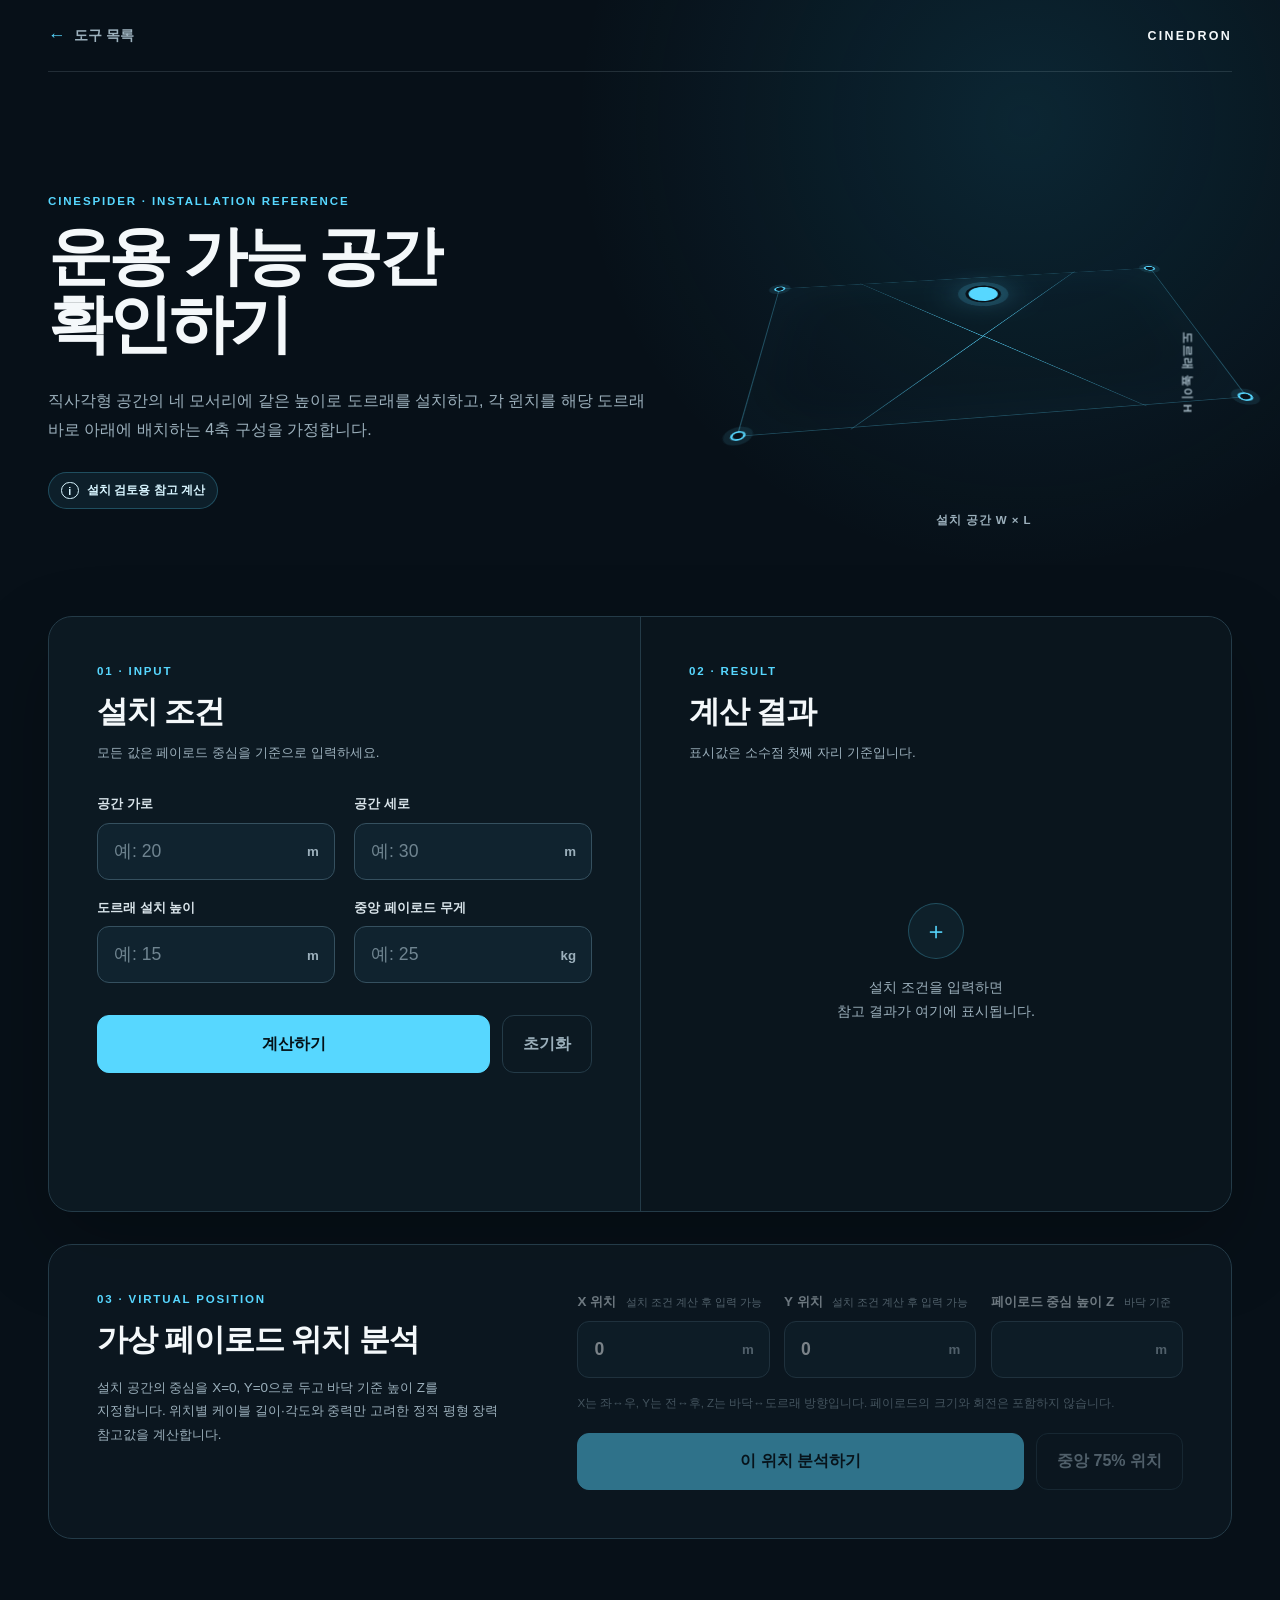
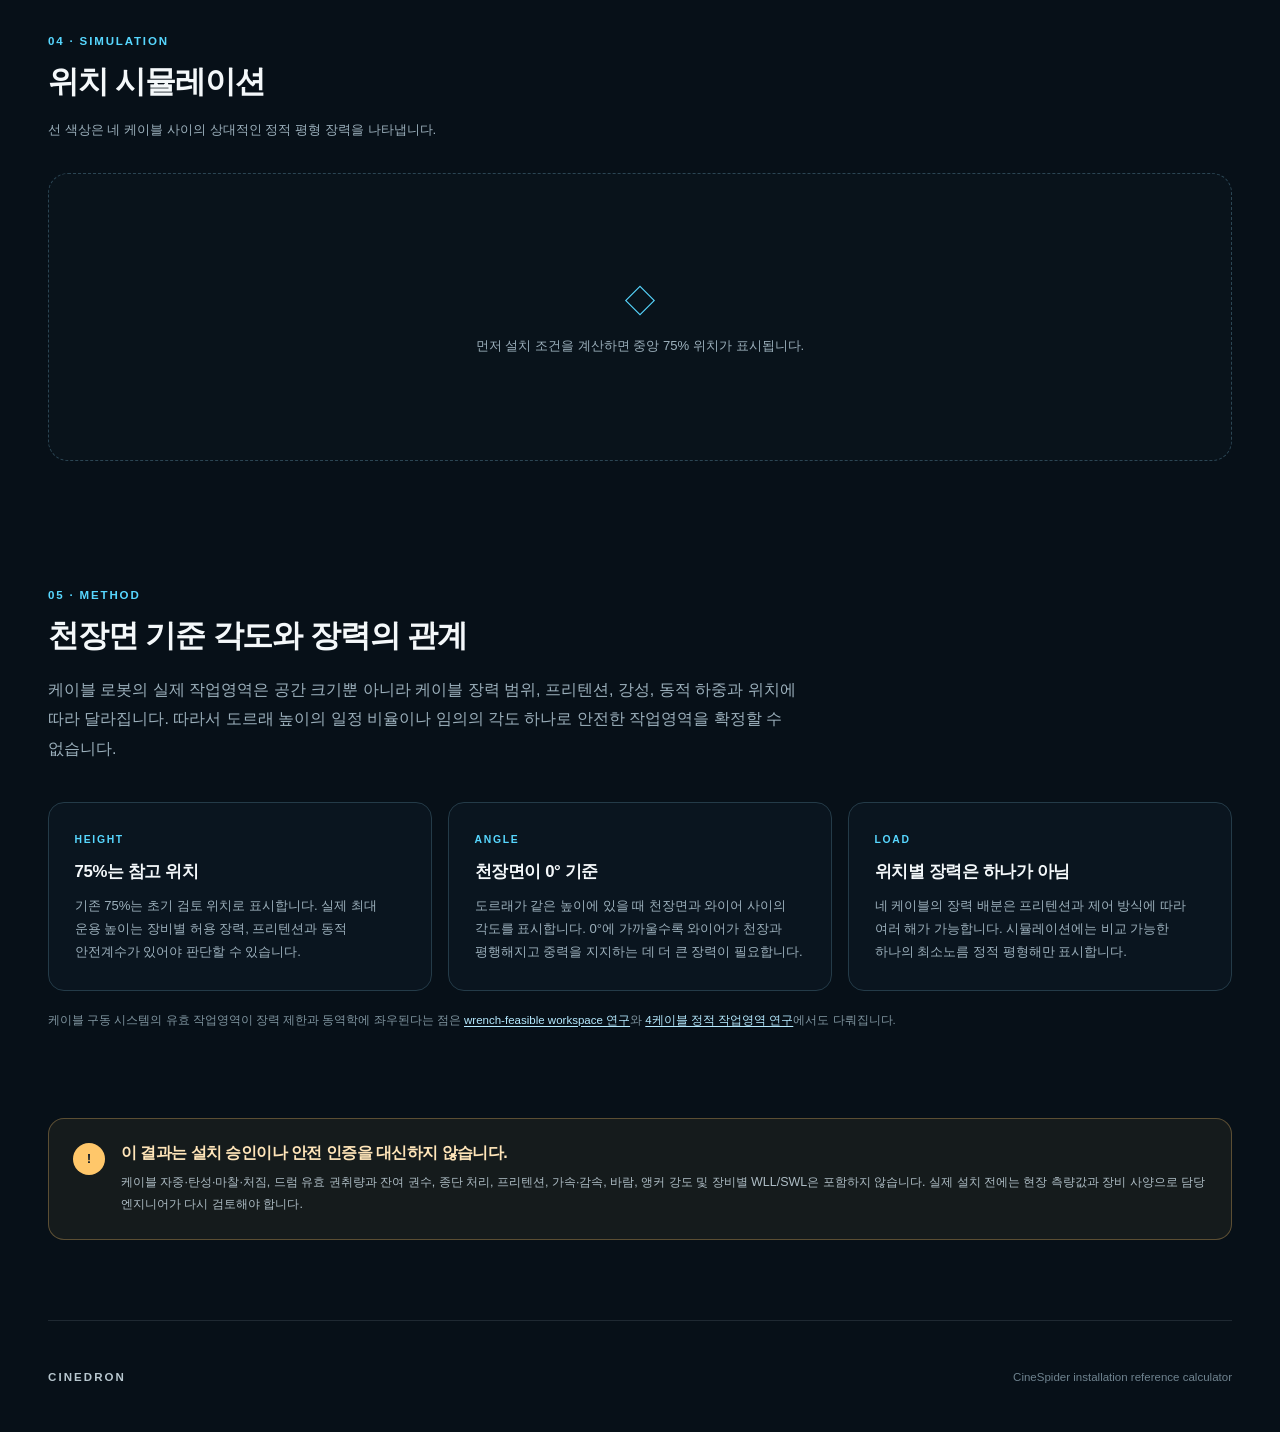
==== commit 99b83ddf: "refresh calculator modules after angle update" ====
--- a/apps/cinespider-install/index.html
+++ b/apps/cinespider-install/index.html
@@ -9,7 +9,7 @@
   <meta http-equiv="Content-Security-Policy" content="default-src 'self'; img-src 'self' data:; style-src 'self'; script-src 'self'; font-src 'self'; connect-src 'none'; base-uri 'self'; form-action 'none'">
   <title>CineSpider 설치 계산기</title>
   <link rel="stylesheet" href="/apps/cinespider-install/calculator.css">
-  <script type="module" src="/apps/cinespider-install/app.mjs"></script>
+  <script type="module" src="/apps/cinespider-install/app.mjs?v=20260819-angle1"></script>
 </head>
 <body>
   <header class="topbar">
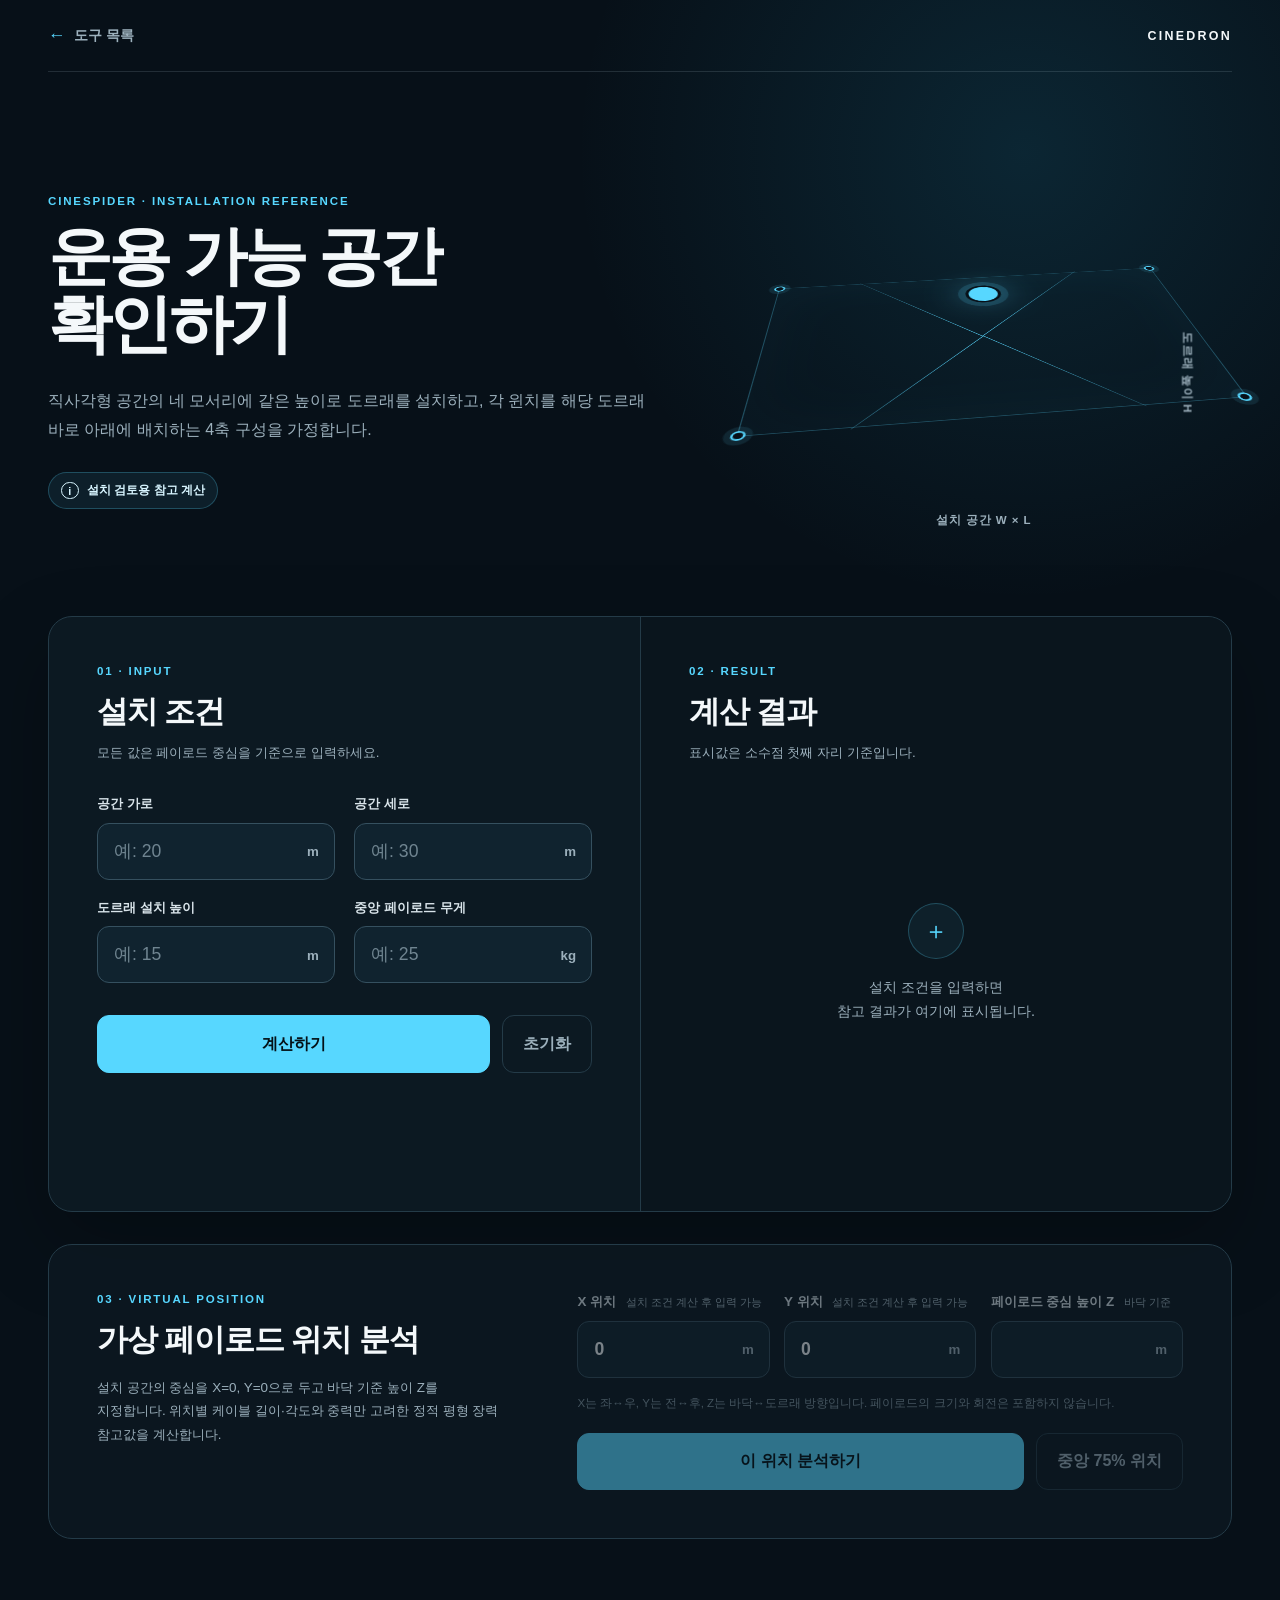
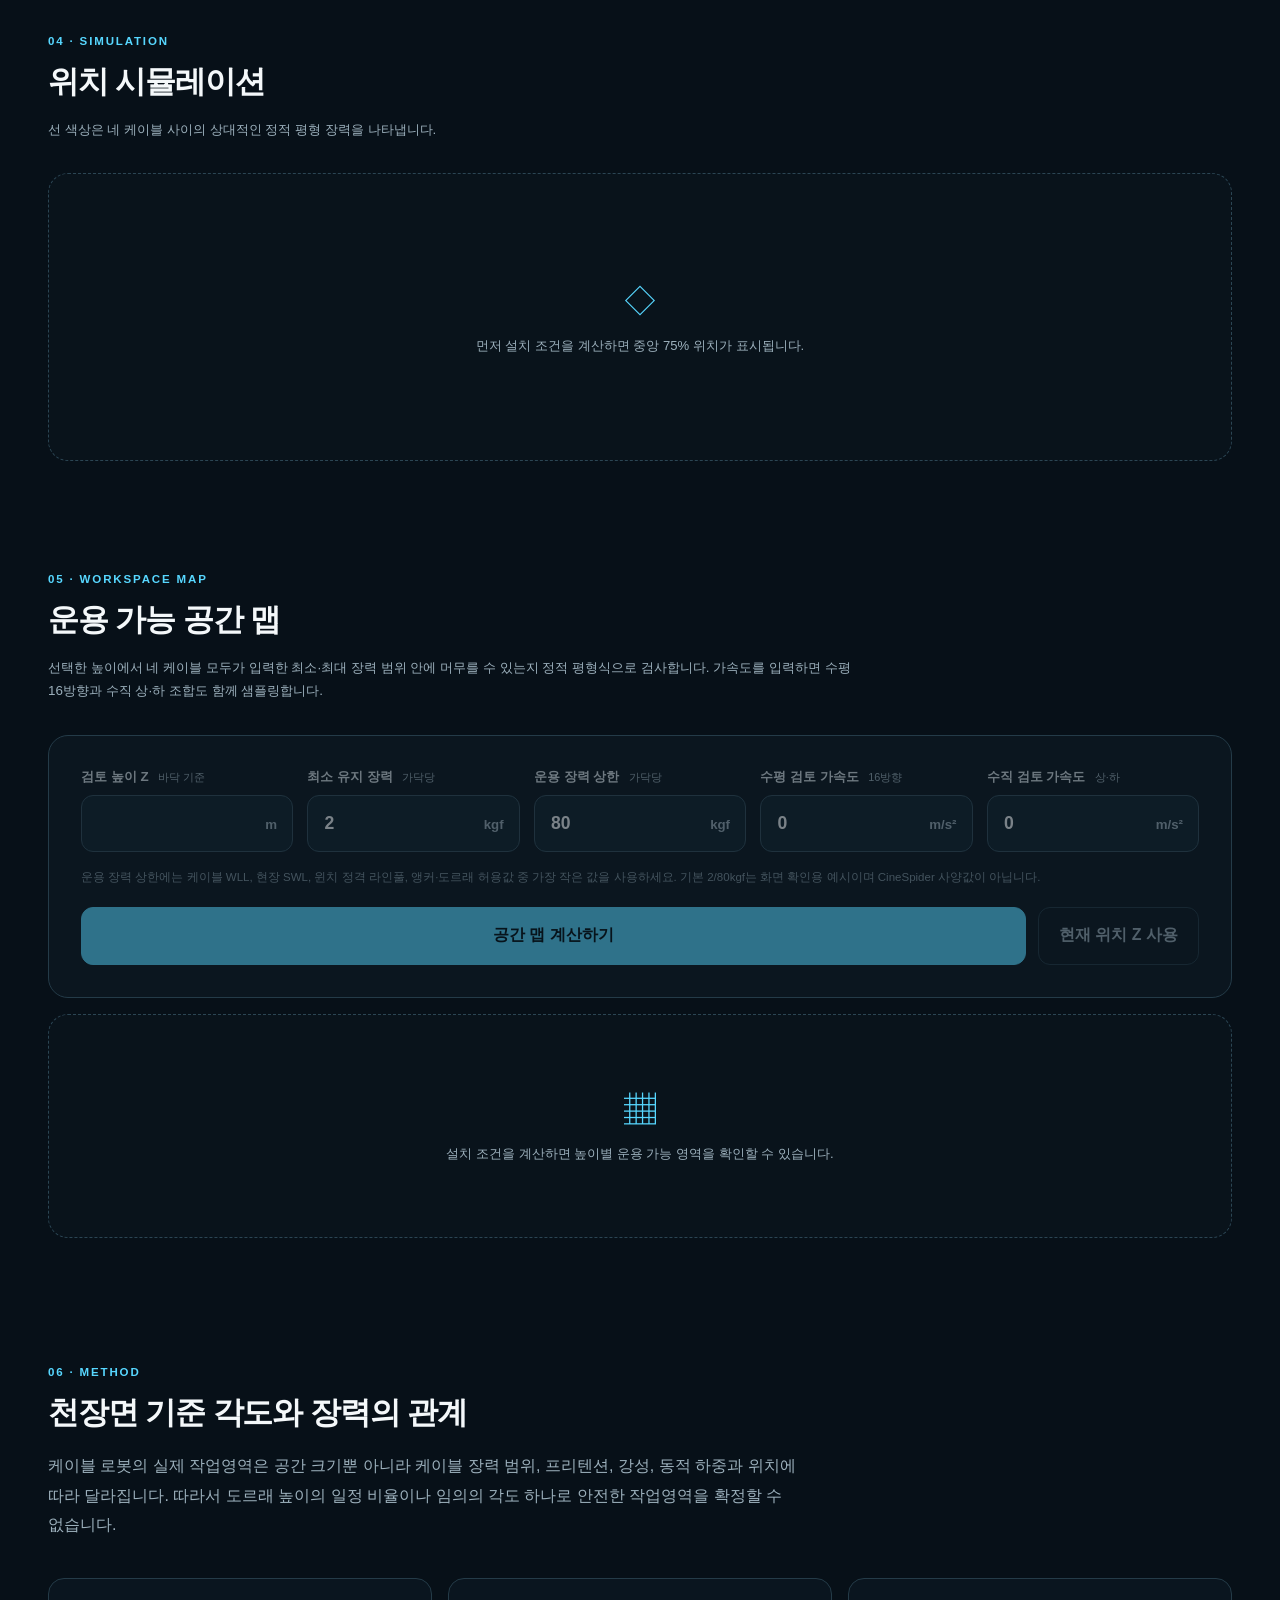
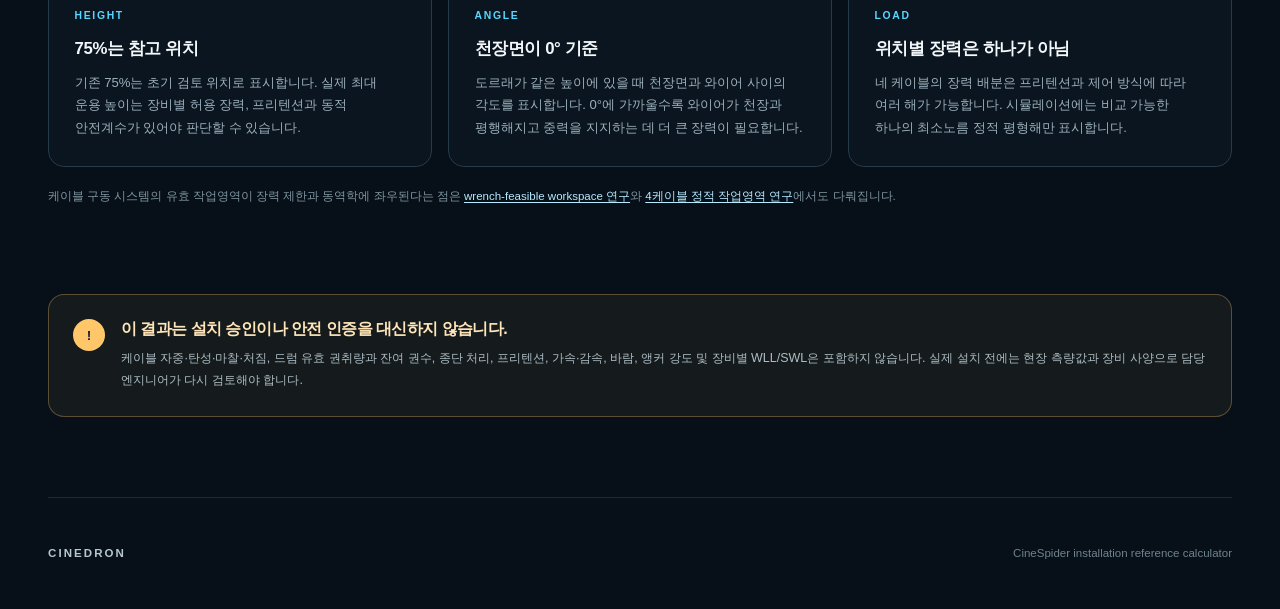
==== commit f5a3a837: "add workspace map and winch drum calculator" ====
--- a/apps/cinespider-install/index.html
+++ b/apps/cinespider-install/index.html
@@ -9,7 +9,7 @@
   <meta http-equiv="Content-Security-Policy" content="default-src 'self'; img-src 'self' data:; style-src 'self'; script-src 'self'; font-src 'self'; connect-src 'none'; base-uri 'self'; form-action 'none'">
   <title>CineSpider 설치 계산기</title>
   <link rel="stylesheet" href="/apps/cinespider-install/calculator.css">
-  <script type="module" src="/apps/cinespider-install/app.mjs?v=20260819-angle1"></script>
+  <script type="module" src="/apps/cinespider-install/app.mjs?v=20260819-workspace1"></script>
 </head>
 <body>
   <header class="topbar">
@@ -276,9 +276,108 @@
       </div>
     </section>
 
+    <section class="workspace-section" aria-labelledby="workspace-title">
+      <div class="workspace-heading">
+        <p class="step-label">05 · WORKSPACE MAP</p>
+        <h2 id="workspace-title">운용 가능 공간 맵</h2>
+        <p>
+          선택한 높이에서 네 케이블 모두가 입력한 최소·최대 장력 범위 안에 머무를 수 있는지
+          정적 평형식으로 검사합니다. 가속도를 입력하면 수평 16방향과 수직 상·하 조합도 함께 샘플링합니다.
+        </p>
+      </div>
+
+      <form class="workspace-form" id="workspace-form" novalidate>
+        <fieldset id="workspace-fieldset" disabled>
+          <legend class="visually-hidden">운용 가능 공간 맵 조건</legend>
+          <div class="workspace-controls">
+            <label class="field" for="workspace-z">
+              <span class="field-label">검토 높이 Z <small>바닥 기준</small></span>
+              <span class="input-wrap">
+                <input id="workspace-z" name="z" type="number" min="0" step="0.1" inputmode="decimal" required>
+                <span class="unit">m</span>
+              </span>
+            </label>
+
+            <label class="field" for="minimum-tension">
+              <span class="field-label">최소 유지 장력 <small>가닥당</small></span>
+              <span class="input-wrap">
+                <input id="minimum-tension" name="minimumTensionKgF" type="number" min="0" max="100000" step="0.1" inputmode="decimal" value="2" required>
+                <span class="unit">kgf</span>
+              </span>
+            </label>
+
+            <label class="field" for="maximum-tension">
+              <span class="field-label">운용 장력 상한 <small>가닥당</small></span>
+              <span class="input-wrap">
+                <input id="maximum-tension" name="maximumTensionKgF" type="number" min="0.1" max="100000" step="0.1" inputmode="decimal" value="80" required>
+                <span class="unit">kgf</span>
+              </span>
+            </label>
+
+            <label class="field" for="horizontal-acceleration">
+              <span class="field-label">수평 검토 가속도 <small>16방향</small></span>
+              <span class="input-wrap">
+                <input id="horizontal-acceleration" name="horizontalAcceleration" type="number" min="0" max="20" step="0.1" inputmode="decimal" value="0" required>
+                <span class="unit">m/s²</span>
+              </span>
+            </label>
+
+            <label class="field" for="vertical-acceleration">
+              <span class="field-label">수직 검토 가속도 <small>상·하</small></span>
+              <span class="input-wrap">
+                <input id="vertical-acceleration" name="verticalAcceleration" type="number" min="0" max="9.8" step="0.1" inputmode="decimal" value="0" required>
+                <span class="unit">m/s²</span>
+              </span>
+            </label>
+          </div>
+
+          <p class="coordinate-help">
+            운용 장력 상한에는 케이블 WLL, 현장 SWL, 윈치 정격 라인풀, 앵커·도르래 허용값 중 가장 작은 값을 사용하세요.
+            기본 2/80kgf는 화면 확인용 예시이며 CineSpider 사양값이 아닙니다.
+          </p>
+          <p class="form-error" id="workspace-error" role="alert" hidden>맵 조건을 확인해 주세요.</p>
+          <div class="form-actions form-actions--point">
+            <button class="calculate-button" type="submit">공간 맵 계산하기</button>
+            <button class="reset-button" id="use-point-height-button" type="button">현재 위치 Z 사용</button>
+          </div>
+        </fieldset>
+      </form>
+
+      <div class="workspace-empty" id="workspace-empty">
+        <span aria-hidden="true">▦</span>
+        <p>설치 조건을 계산하면 높이별 운용 가능 영역을 확인할 수 있습니다.</p>
+      </div>
+
+      <div class="workspace-content" id="workspace-content" hidden>
+        <div class="workspace-map-grid">
+          <figure class="workspace-figure">
+            <canvas id="workspace-canvas" role="img" aria-label="선택한 높이에서 장력 조건별 운용 가능 영역을 나타내는 평면 지도"></canvas>
+            <figcaption>맵을 누르면 해당 X·Y 위치가 위의 위치 시뮬레이션에 적용됩니다.</figcaption>
+          </figure>
+          <aside class="workspace-summary">
+            <div class="map-legend" aria-label="공간 맵 범례">
+              <span><i class="map-key map-key--operating"></i>입력한 모든 조건에서 해 존재</span>
+              <span><i class="map-key map-key--static"></i>정적 조건에서만 해 존재</span>
+              <span><i class="map-key map-key--unavailable"></i>정적 해 또는 와이어 길이 부족</span>
+            </div>
+            <dl>
+              <div><dt>검토 높이</dt><dd><span data-workspace-output="z">-</span> m</dd></div>
+              <div><dt>정적 평형 가능 표본</dt><dd><span data-workspace-output="staticFeasiblePercent">-</span>%</dd></div>
+              <div><dt>가속도 포함 가능 표본</dt><dd><span data-workspace-output="operatingFeasiblePercent">-</span>%</dd></div>
+              <div><dt>검토 하중 조합</dt><dd><span data-workspace-output="loadCaseCount">-</span>개</dd></div>
+            </dl>
+            <div class="assessment assessment--caution">
+              <strong>색상은 안전 판정이 아니라 입력 조건의 평형해 존재 여부입니다.</strong>
+              <p>그리드 사이의 연속성, 케이블 처짐·탄성·마찰, 페이로드 회전과 제어 오차는 포함하지 않습니다.</p>
+            </div>
+          </aside>
+        </div>
+      </div>
+    </section>
+
     <section class="method-section" aria-labelledby="method-title">
       <div class="method-intro">
-        <p class="step-label">05 · METHOD</p>
+        <p class="step-label">06 · METHOD</p>
         <h2 id="method-title">천장면 기준 각도와 장력의 관계</h2>
         <p>
           케이블 로봇의 실제 작업영역은 공간 크기뿐 아니라 케이블 장력 범위,
--- a/apps/cinespider-install/calculator.css
+++ b/apps/cinespider-install/calculator.css
@@ -789,6 +789,169 @@
   background: #09151c;
 }
 
+.workspace-section {
+  padding: 6rem 0 1rem;
+}
+
+.workspace-heading {
+  max-width: 52rem;
+}
+
+.workspace-heading h2 {
+  margin: 0;
+  font-size: clamp(1.45rem, 2.4vw, 2rem);
+  line-height: 1.25;
+  letter-spacing: -0.035em;
+}
+
+.workspace-heading > p:last-child {
+  margin: 1rem 0 0;
+  color: var(--muted);
+  font-size: 0.84rem;
+  line-height: 1.75;
+}
+
+.workspace-form {
+  margin-top: 2rem;
+  padding: clamp(1.4rem, 3vw, 2rem);
+  border: 1px solid var(--border);
+  border-radius: 1.25rem;
+  background: rgba(12, 25, 34, 0.75);
+}
+
+.workspace-form fieldset {
+  min-width: 0;
+  margin: 0;
+  padding: 0;
+  border: 0;
+}
+
+.workspace-form fieldset:disabled {
+  opacity: 0.48;
+}
+
+.workspace-controls {
+  display: grid;
+  grid-template-columns: repeat(5, minmax(0, 1fr));
+  gap: 0.9rem;
+}
+
+.workspace-empty {
+  min-height: 14rem;
+  margin-top: 1rem;
+  display: grid;
+  place-content: center;
+  justify-items: center;
+  text-align: center;
+  border: 1px dashed #2b4553;
+  border-radius: 1.25rem;
+  background: rgba(12, 25, 34, 0.42);
+}
+
+.workspace-empty span {
+  color: var(--accent);
+  font-size: 2rem;
+}
+
+.workspace-empty p {
+  margin: 0.8rem 0 0;
+  color: var(--muted);
+  font-size: 0.82rem;
+}
+
+.workspace-content {
+  margin-top: 1rem;
+  overflow: hidden;
+  border: 1px solid var(--border);
+  border-radius: 1.5rem;
+  background: var(--surface);
+}
+
+.workspace-map-grid {
+  display: grid;
+  grid-template-columns: minmax(0, 1.45fr) minmax(18rem, 0.55fr);
+}
+
+.workspace-figure {
+  min-width: 0;
+  margin: 0;
+  padding: 1.5rem;
+  border-right: 1px solid var(--border);
+  background: #08141c;
+}
+
+.workspace-figure canvas {
+  width: 100%;
+  height: auto;
+  aspect-ratio: 16 / 10;
+  display: block;
+  border-radius: 0.75rem;
+  cursor: crosshair;
+  background: #10232f;
+}
+
+.workspace-figure figcaption {
+  margin-top: 0.8rem;
+  color: #758b97;
+  font-size: 0.68rem;
+  line-height: 1.55;
+}
+
+.workspace-summary {
+  padding: 1.5rem;
+}
+
+.map-legend {
+  display: grid;
+  gap: 0.65rem;
+}
+
+.map-legend span {
+  display: flex;
+  align-items: center;
+  gap: 0.55rem;
+  color: #bccbd2;
+  font-size: 0.72rem;
+  line-height: 1.4;
+}
+
+.map-key {
+  width: 0.8rem;
+  height: 0.8rem;
+  flex: 0 0 auto;
+  border-radius: 0.2rem;
+  background: #263c48;
+}
+
+.map-key--operating { background: #39bd8b; }
+.map-key--static { background: #d89d3c; }
+.map-key--unavailable { background: #263c48; }
+
+.workspace-summary dl {
+  margin: 1.4rem 0 0;
+}
+
+.workspace-summary dl div {
+  padding: 0.75rem 0;
+  display: flex;
+  justify-content: space-between;
+  gap: 1rem;
+  border-bottom: 1px solid rgba(156, 176, 188, 0.14);
+}
+
+.workspace-summary dt {
+  color: var(--muted);
+  font-size: 0.72rem;
+}
+
+.workspace-summary dd {
+  margin: 0;
+  color: #e7f0f4;
+  font-size: 0.78rem;
+  font-weight: 750;
+  text-align: right;
+}
+
 .method-section {
   padding: 7rem 0 3rem;
 }
@@ -938,11 +1101,21 @@
   }
 
   .point-section,
-  .simulation-grid {
+  .simulation-grid,
+  .workspace-map-grid {
     grid-template-columns: 1fr;
   }
 
   .simulation-figure {
+    border-right: 0;
+    border-bottom: 1px solid var(--border);
+  }
+
+  .workspace-controls {
+    grid-template-columns: repeat(2, minmax(0, 1fr));
+  }
+
+  .workspace-figure {
     border-right: 0;
     border-bottom: 1px solid var(--border);
   }
@@ -983,6 +1156,10 @@
     grid-template-columns: 1fr;
   }
 
+  .workspace-controls {
+    grid-template-columns: 1fr;
+  }
+
   .input-panel,
   .result-panel {
     padding: 1.4rem;
@@ -1008,6 +1185,10 @@
     padding-top: 4.5rem;
   }
 
+  .workspace-section {
+    padding-top: 4.5rem;
+  }
+
   .point-section {
     padding: 1.4rem;
   }
